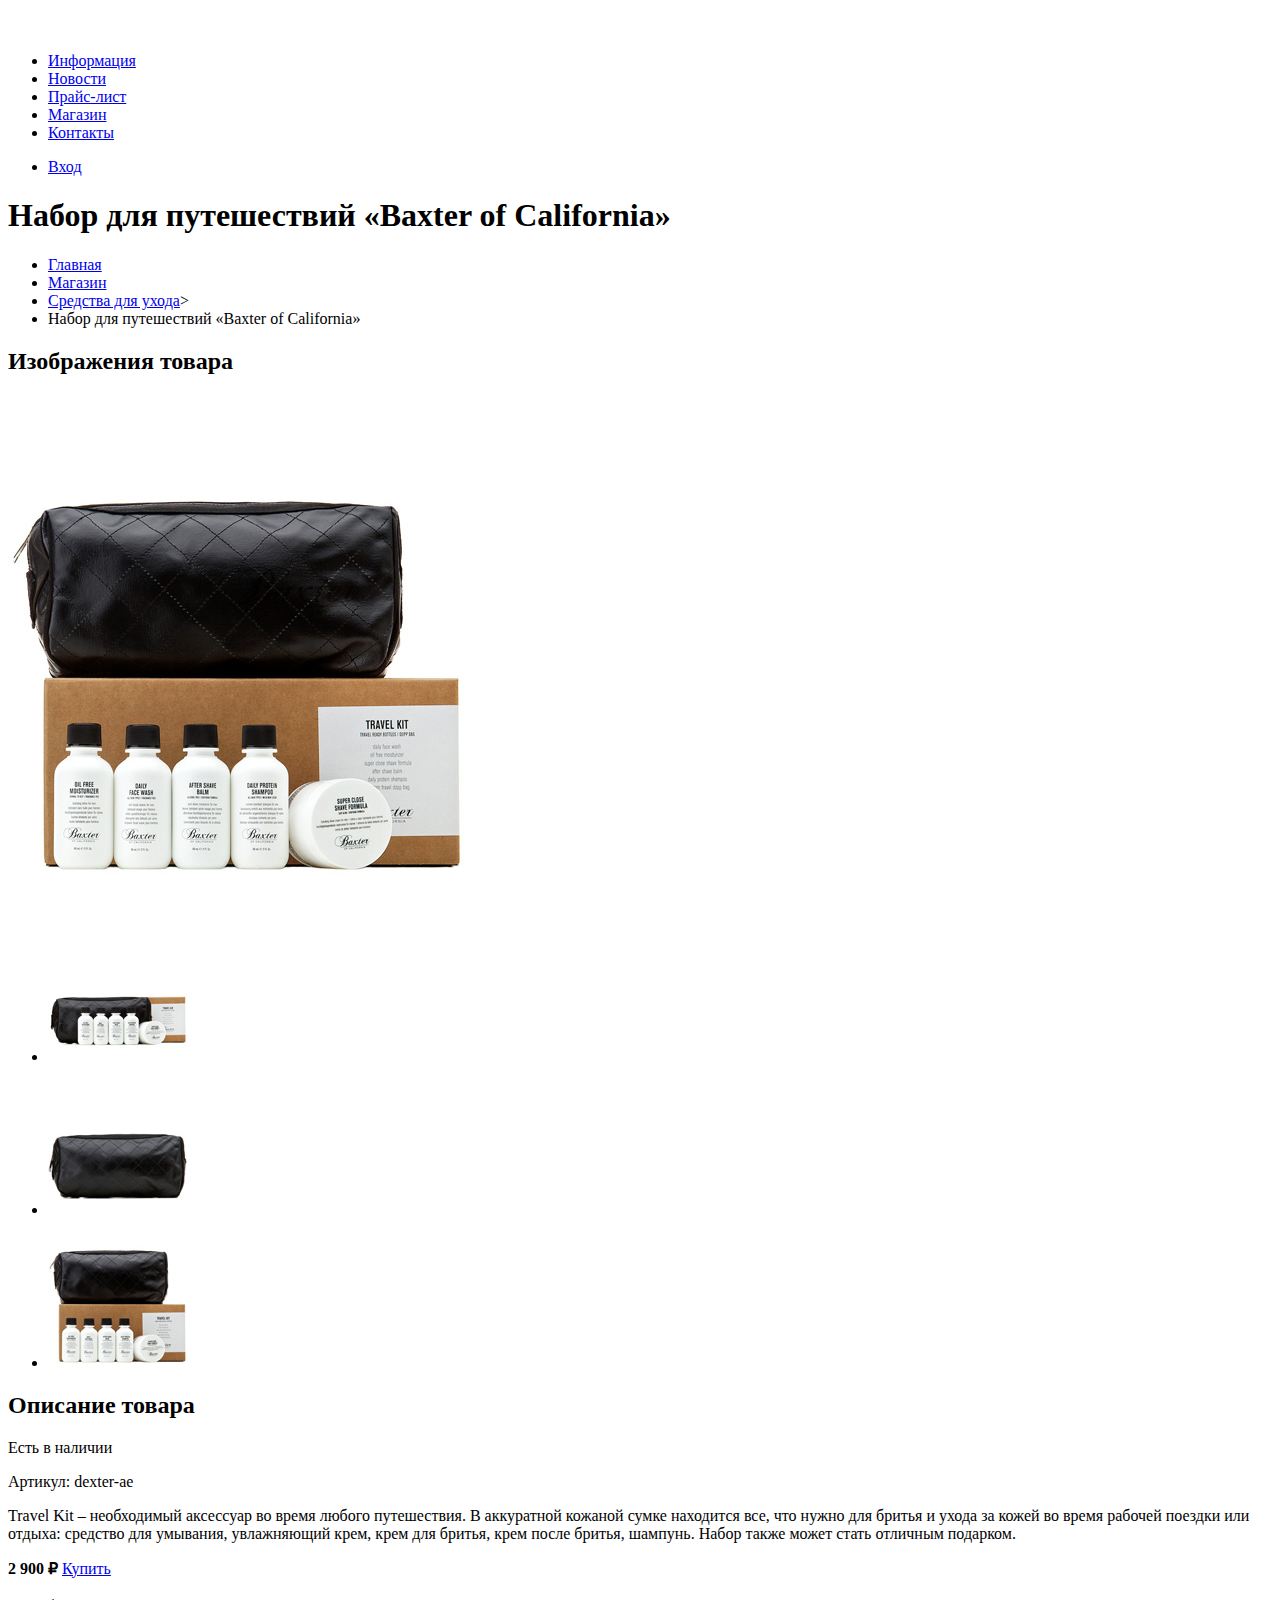
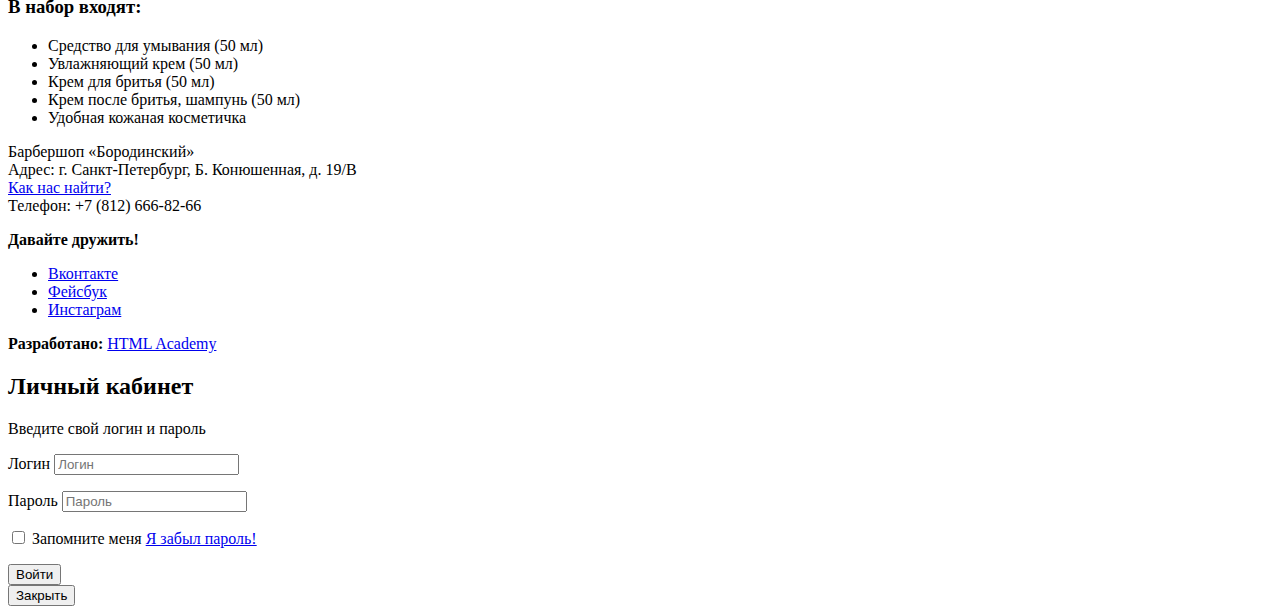
==== catalog-item.html @ 70387b06 "Доступная разметка главной страницы" ====
<!DOCTYPE html>
<html lang="ru">
  <head>
    <meta charset="UTF-8" />
    <meta name="viewport" content="width=device-width, initial-scale=1.0" />
    <meta http-equiv="X-UA-Compatible" content="ie=edge" />
    <title></title>
  </head>
  <body>
    <header class="main-header">
      <nav class="main-navigation">
        <a class="main-header-logo" href="index.html">
          <img
            src="img/logo.svg"
            width="111"
            height="24"
            alt="Логотип барбершопа «Бородинский»"
          />
        </a>
        <ul class="site-navigation">
          <li><a href="info.html">Информация</a></li>
          <li><a href="news.html">Новости</a></li>
          <li><a href="price.html">Прайс-лист</a></li>
          <li class="site-navigation-current">
            <a href="catalog.html">Магазин</a>
          </li>
          <li><a href="contacts.html">Контакты</a></li>
        </ul>
        <ul class="user-navigation">
          <li><a href="login-link">Вход</a></li>
        </ul>
      </nav>
    </header>
    <main class="container">
      <h1 class="page-title">Набор для путешествий «Baxter of California»</h1>
      <ul class="breadcrumbs">
        <li><a href="index.html">Главная</a></li>
        <li><a href="#">Магазин</a></li>
        <li><a href="#">Средства для ухода</a>></li>
        <li class="breadcrumbs-current">
          Набор для путешествий «Baxter of California»
        </li>
      </ul>
      <section class="product-photos">
        <h2 class="visually-hidden">Изображения товара</h2>
        <p class="product-photo-full">
          <img
            src="img/product-big.jpg"
            width="460"
            height="498"
            alt="Фото всего набора"
          />
        </p>
        <ul class="product-photo-preview">
          <li>
            <img
              src="img/product-small-1.jpg"
              width="140"
              height="149"
              alt="Фото в анфас"
            />
          </li>
          <li>
            <img
              src="img/product-small-2.jpg"
              width="140"
              height="149"
              alt="Фото в профиль"
            />
          </li>
          <li>
            <img
              src="img/product-small-3.jpg"
              width="140"
              height="149"
              alt="Фото отдельной части"
            />
          </li>
        </ul>
      </section>
      <section class="product-info">
        <h2 class="visually-hidden">Описание товара</h2>
        <p class="product-aviability">Есть в наличии</p>
        <p class="product-article">Артикул: dexter-ae</p>
        <p class="product-text">
          Travel Kit – необходимый аксессуар во время любого путешествия. В
          аккуратной кожаной сумке находится все, что нужно для бритья и ухода
          за кожей во время рабочей поездки или отдыха: средство для умывания,
          увлажняющий крем, крем для бритья, крем после бритья, шампунь. Набор
          также может стать отличным подарком.
        </p>
      </section>
      <p class="product-price">
        <b>2 900 ₽</b>
        <a class="button" href="#">Купить</a>
      </p>
      <h3>В набор входят:</h3>
      <ul>
        <li>Средство для умывания (50 мл)</li>
        <li>Увлажняющий крем (50 мл)</li>
        <li>Крем для бритья (50 мл)</li>
        <li>Крем после бритья, шампунь (50 мл)</li>
        <li>Удобная кожаная косметичка</li>
      </ul>
    </main>
    <footer class="main-footer">
      <p class="footer-contacts">
        Барбершоп «Бородинский­­»<br />
        Адрес: г. Санкт-Петербург, Б. Конюшенная, д. 19/В<br />
        <a href="map.html">Как нас найти?</a><br />
        Телефон: +7 (812) 666-82-66
      </p>
      <div class="footer-social">
        <b>Давайте дружить!</b>
        <ul>
          <li><a class="social-button" href="#">Вконтакте</a></li>
          <li><a class="social-button" href="#">Фейсбук</a></li>
          <li><a class="social-button" href="#">Инстаграм</a></li>
        </ul>
      </div>
      <p class="footer-copyright">
        <b>Разработано:</b>
        <a class="button" href="https://htmlacademy.ru">HTML Academy</a>
      </p>
    </footer>

    <section class="modal modal-login">
      <h2>Личный кабинет</h2>
      <p>Введите свой логин и пароль</p>
      <form
        action="https://echo.htmlacademy.ru"
        class="login-form"
        method="POST"
      >
        <p>
          <label for="user-login" class="visually-hidden">Логин</label>
          <input
            class="login-icon-user"
            id="user-login"
            type="text"
            name="login"
            placeholder="Логин"
          />
        </p>
        <p>
          <label for="user-password" class="visually-hidden">Пароль</label>
          <input
            class="login-icon-password"
            id="user-password"
            type="password"
            name="password"
            placeholder="Пароль"
          />
        </p>
        <p class="login-password-info">
          <label class="login-checkbox">
            <input type="checkbox" name="remember" class="visually-hidden" />
            <span class="checkbox-indicator"></span>
            Запомните меня
          </label>
          <a class="restore" href="#">Я забыл пароль!</a>
        </p>
        <button class="button" type="submit">Войти</button>
      </form>
      <button class="modal-close" type="button">Закрыть</button>
    </section>
  </body>
</html>
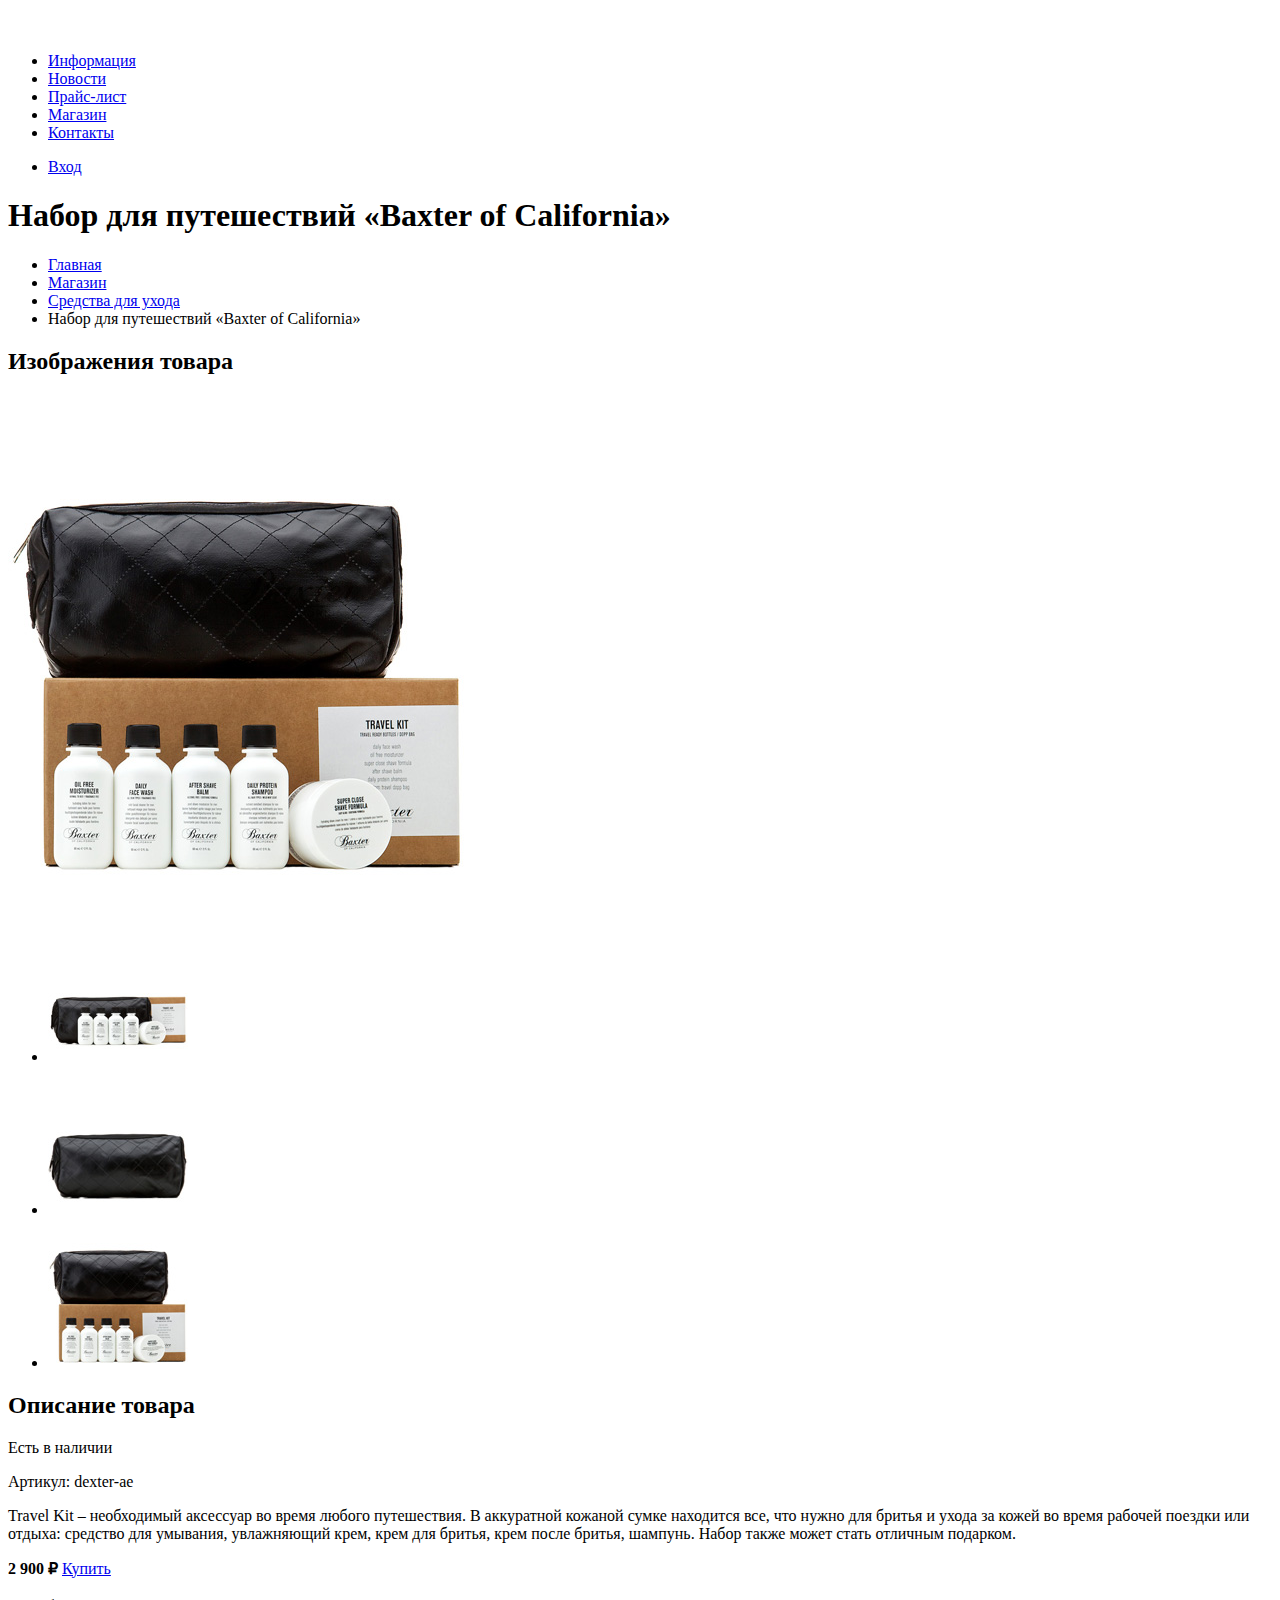
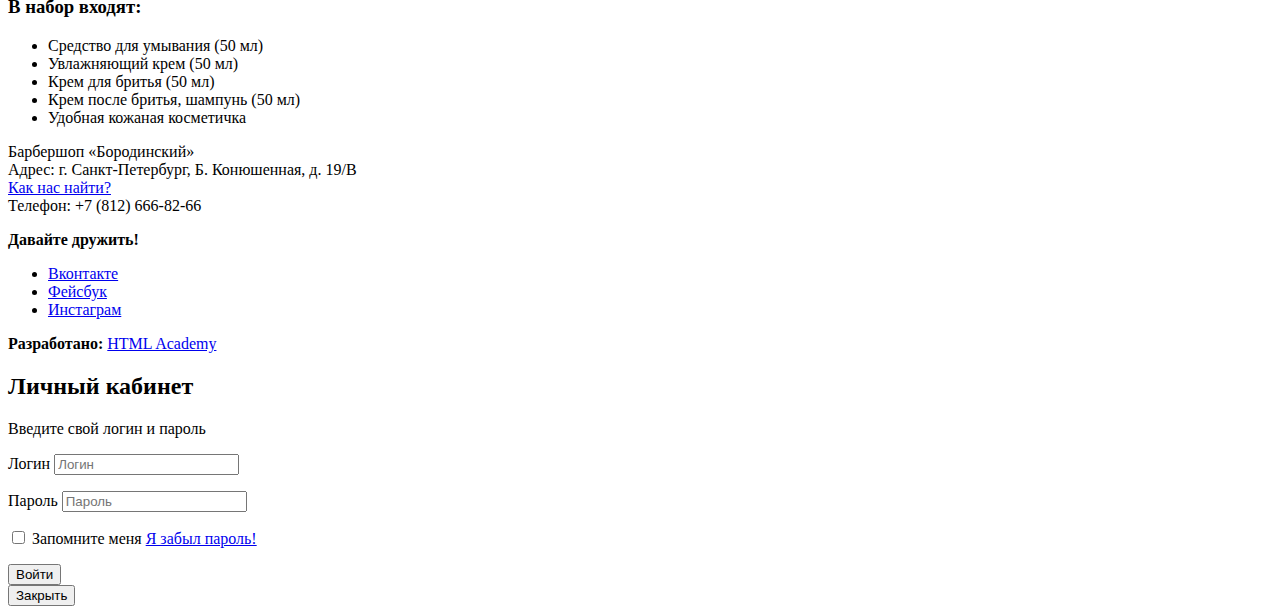
==== commit 3e1bcf55: "Доступная разметка страниц проекта Барбершоп" ====
--- a/catalog-item.html
+++ b/catalog-item.html
@@ -36,7 +36,7 @@
       <ul class="breadcrumbs">
         <li><a href="index.html">Главная</a></li>
         <li><a href="#">Магазин</a></li>
-        <li><a href="#">Средства для ухода</a>></li>
+        <li><a href="#">Средства для ухода</a></li>
         <li class="breadcrumbs-current">
           Набор для путешествий «Baxter of California»
         </li>
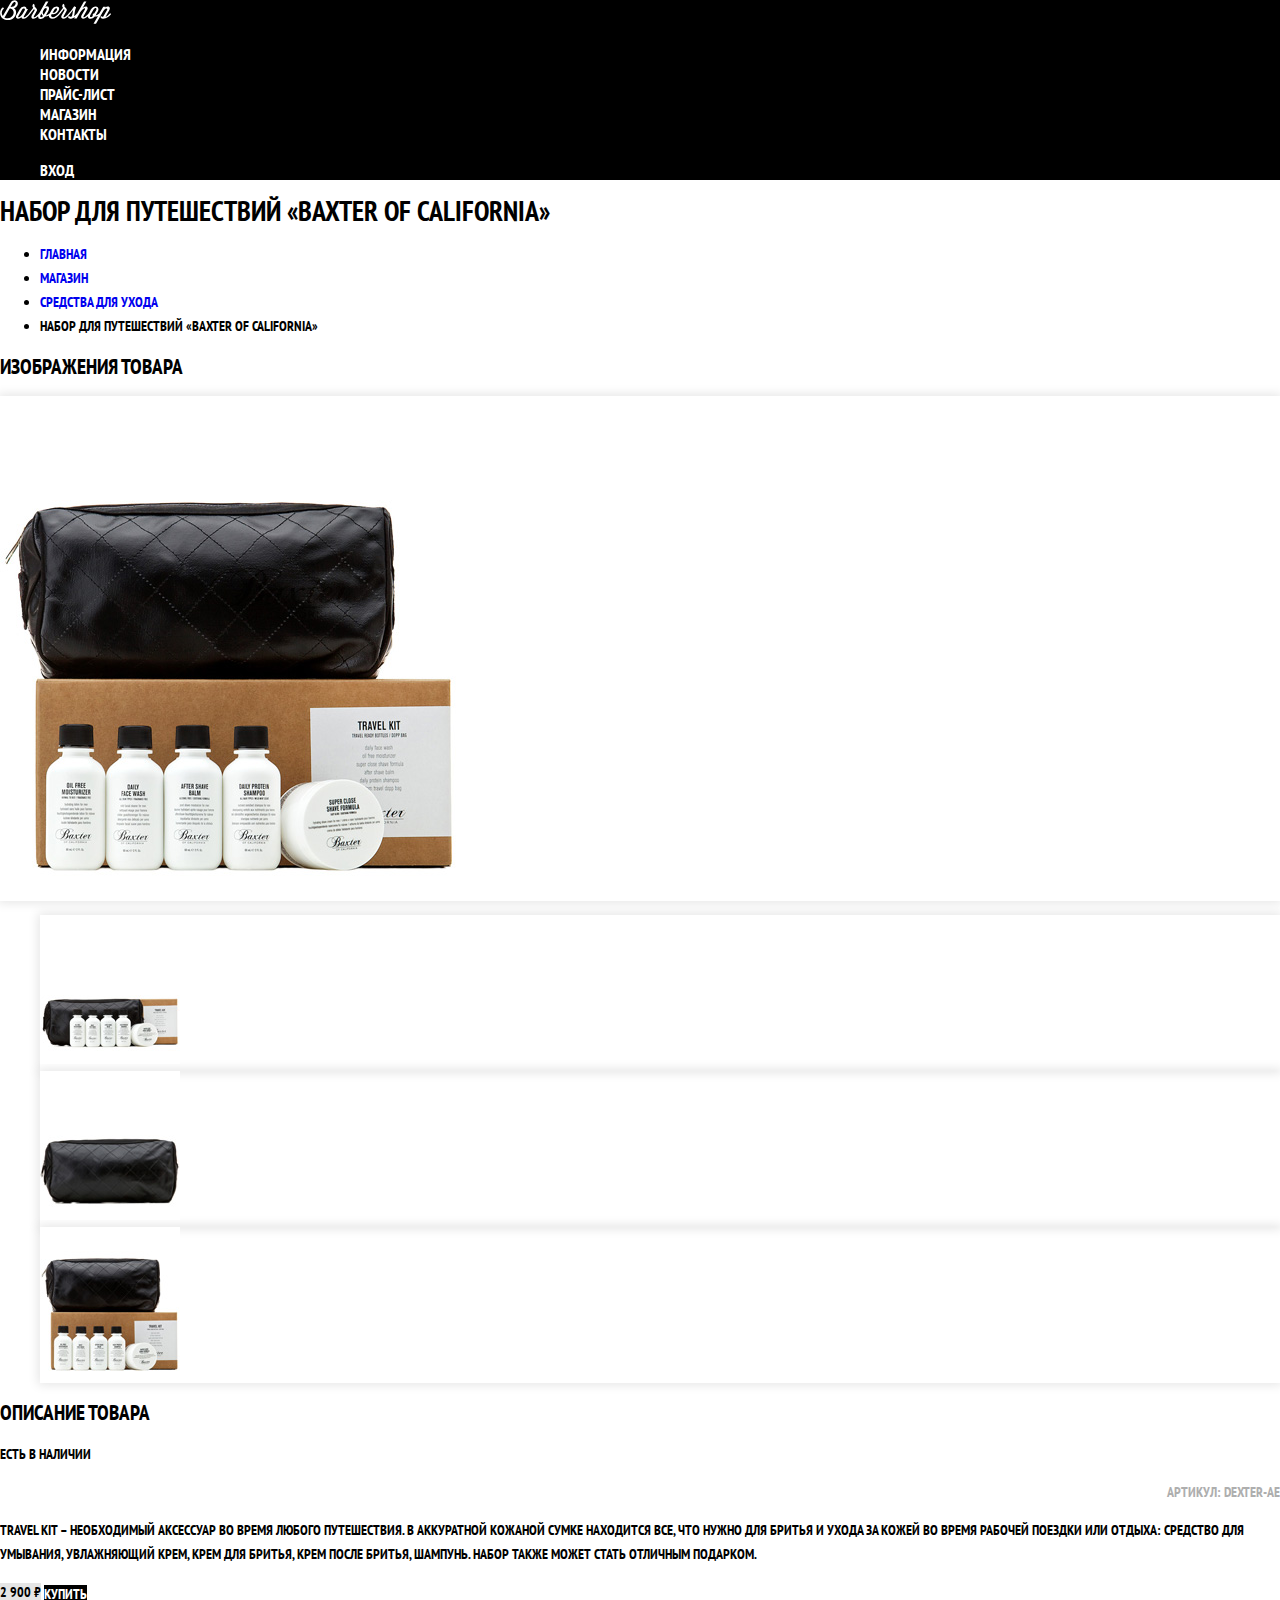
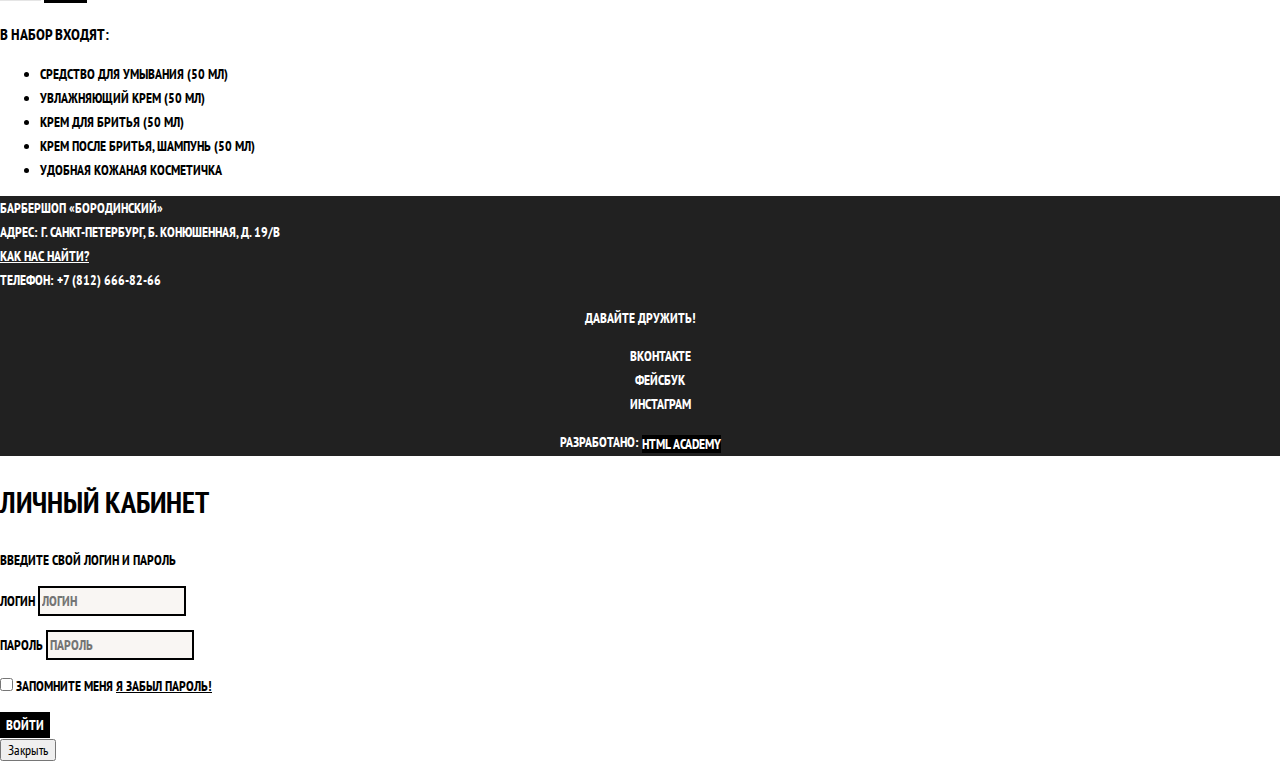
==== commit ea9c90e0: "Базовая стилизация карточки товара" ====
--- a/catalog-item.html
+++ b/catalog-item.html
@@ -4,9 +4,15 @@
     <meta charset="UTF-8" />
     <meta name="viewport" content="width=device-width, initial-scale=1.0" />
     <meta http-equiv="X-UA-Compatible" content="ie=edge" />
-    <title></title>
+    <title>Барбершоп «Бородинский»</title>
+    <link
+      href="https://fonts.googleapis.com/css?family=PT+Sans+Narrow:400,700&display=swap&subset=cyrillic"
+      rel="stylesheet"
+    />
+    <link href="css/normalize.css" rel="stylesheet" />
+    <link href="css/style.css" rel="stylesheet" />
   </head>
-  <body>
+  <body class="inner-page">
     <header class="main-header">
       <nav class="main-navigation">
         <a class="main-header-logo" href="index.html">
--- a/css/style.css
+++ b/css/style.css
@@ -0,0 +1,256 @@
+body {
+  margin: 0;
+  padding: 0;
+
+  font-family: "PT Sans Narrow", Arial, sans-serif;
+  font-size: 14px;
+  font-weight: 700;
+  line-height: 24px;
+  color: #ffffff;
+  text-transform: uppercase;
+
+  background-color: #000000;
+  background-image: url("../img/bg.jpg");
+  background-position: top center;
+  background-repeat: no-repeat;
+}
+
+.inner-page {
+  color: #000000;
+
+  background-color: #f9f6f3;
+  background-image: url("../img/pattern-light.jpg");
+  background-position: 0 0;
+  background-repeat: repeat;
+}
+
+a {
+  text-decoration: none;
+}
+
+.button {
+  font: inherit;
+
+  text-align: center;
+  color: #ffffff;
+  vertical-align: middle;
+  text-transform: uppercase;
+
+  background-color: #000000;
+  border: 0;
+}
+
+.button:hover,
+.button:focus,
+.button:active {
+  background-color: #663d15;
+}
+
+.main-navigation {
+  font-size: 16px;
+  line-height: 20px;
+  color: #ffffff;
+
+  background-color: #000000;
+}
+
+.site-navigation,
+.user-navigation {
+  list-style: none;
+}
+
+.site-navigation a,
+.user-navigation a {
+  color: #ffffff;
+}
+
+.site-navigation:hover,
+.site-navigation:focus,
+.user-navigation:hover,
+.user-navigation:focus {
+  background-color: #242424;
+}
+
+.features-list {
+  list-style: none;
+}
+
+.feature-item {
+  text-align: center;
+}
+
+.feature-item h3 {
+  font-size: 30px;
+  line-height: 42px;
+}
+
+.index-colums {
+  color: #000000;
+
+  background-color: #f8f5f2;
+  background-image: url("../img/pattern-light.jpg");
+  background-position: 0 0;
+  background-repeat: repeat;
+}
+
+.index-colums h2 {
+  font-size: 30px;
+  line-height: 42px;
+}
+
+.news-list {
+  list-style: none;
+}
+
+.news-item time {
+  text-transform: none;
+}
+
+.gallery-content {
+  background-color: #cccccc;
+  border: 7px solid #ffffff;
+}
+
+.appointment-item input {
+  font: inherit;
+
+  background-color: transparent;
+  border: 2px solid #000000;
+}
+
+.appointment-item input:focus {
+  border-color: #663d15;
+}
+
+.pagination-item-current a {
+  color: #000000;
+
+  background-color: #ffffff;
+}
+
+.pagination-item-current a:hover,
+.pagination-item-current a:focus,
+.pagination-item-current a:active {
+  color: #000000;
+
+  background-color: #ffffff;
+}
+
+.product-photo-preview {
+  list-style: none;
+}
+
+.product-photo-preview li {
+  box-shadow: 0 0 10px 2px rgba(0, 0, 0, 0.1);
+}
+
+.product-photo-full {
+  box-shadow: 0 0 10px 2px rgba(0, 0, 0, 0.1);
+}
+
+.product-article {
+  text-align: right;
+  color: #aeaeae;
+}
+
+.product-price b {
+  line-height: 20px;
+  text-align: center;
+
+  background-color: #e5e5e5;
+}
+
+.product-info h3 {
+  font-size: 24px;
+  line-height: 30px;
+}
+
+.product-info ul {
+  list-style: none;
+}
+
+.main-footer {
+  color: #ffffff;
+
+  background-color: #212121;
+  background-image: url("../img/pattern-dark.jpg");
+  background-position: 0 0;
+  background-repeat: repeat;
+}
+
+.footer-contacts a {
+  color: #ffffff;
+  text-decoration: underline;
+}
+
+.footer-contacts a:hover,
+.footer-contacts a:focus {
+  text-decoration: none;
+}
+
+.footer-social {
+  text-align: center;
+}
+
+.footer-social ul {
+  list-style: none;
+}
+
+.social-button {
+  color: #ffffff;
+}
+
+.footer-copyright {
+  text-align: center;
+}
+
+.footer-copyright .button:hover,
+.footer-copyright .button:focus {
+  color: #000000;
+
+  background-color: #ffffff;
+}
+
+.modal {
+  color: #000000;
+
+  background-color: #f8f3f8;
+  background-image: url("../img/pattern-light.jpg");
+  background-position: 0 0;
+  background-repeat: repeat;
+}
+
+.modal h2 {
+  font-size: 30px;
+  line-height: 42px;
+}
+
+.login-form input[type="text"],
+.login-form input[type="password"] {
+  font: inherit;
+  color: #000000;
+  text-transform: uppercase;
+
+  background-color: #f9f6f3;
+  border: 2px solid #000000;
+}
+
+.login-form input:focus {
+  border-color: #663d15;
+}
+
+.login-checkbox:hover,
+.login-checkbox:focus {
+  color: #663d15;
+}
+
+.restore {
+  color: #000000;
+  text-decoration: underline;
+}
+
+.restore:hover,
+.restore:focus {
+  text-decoration: none;
+}
+
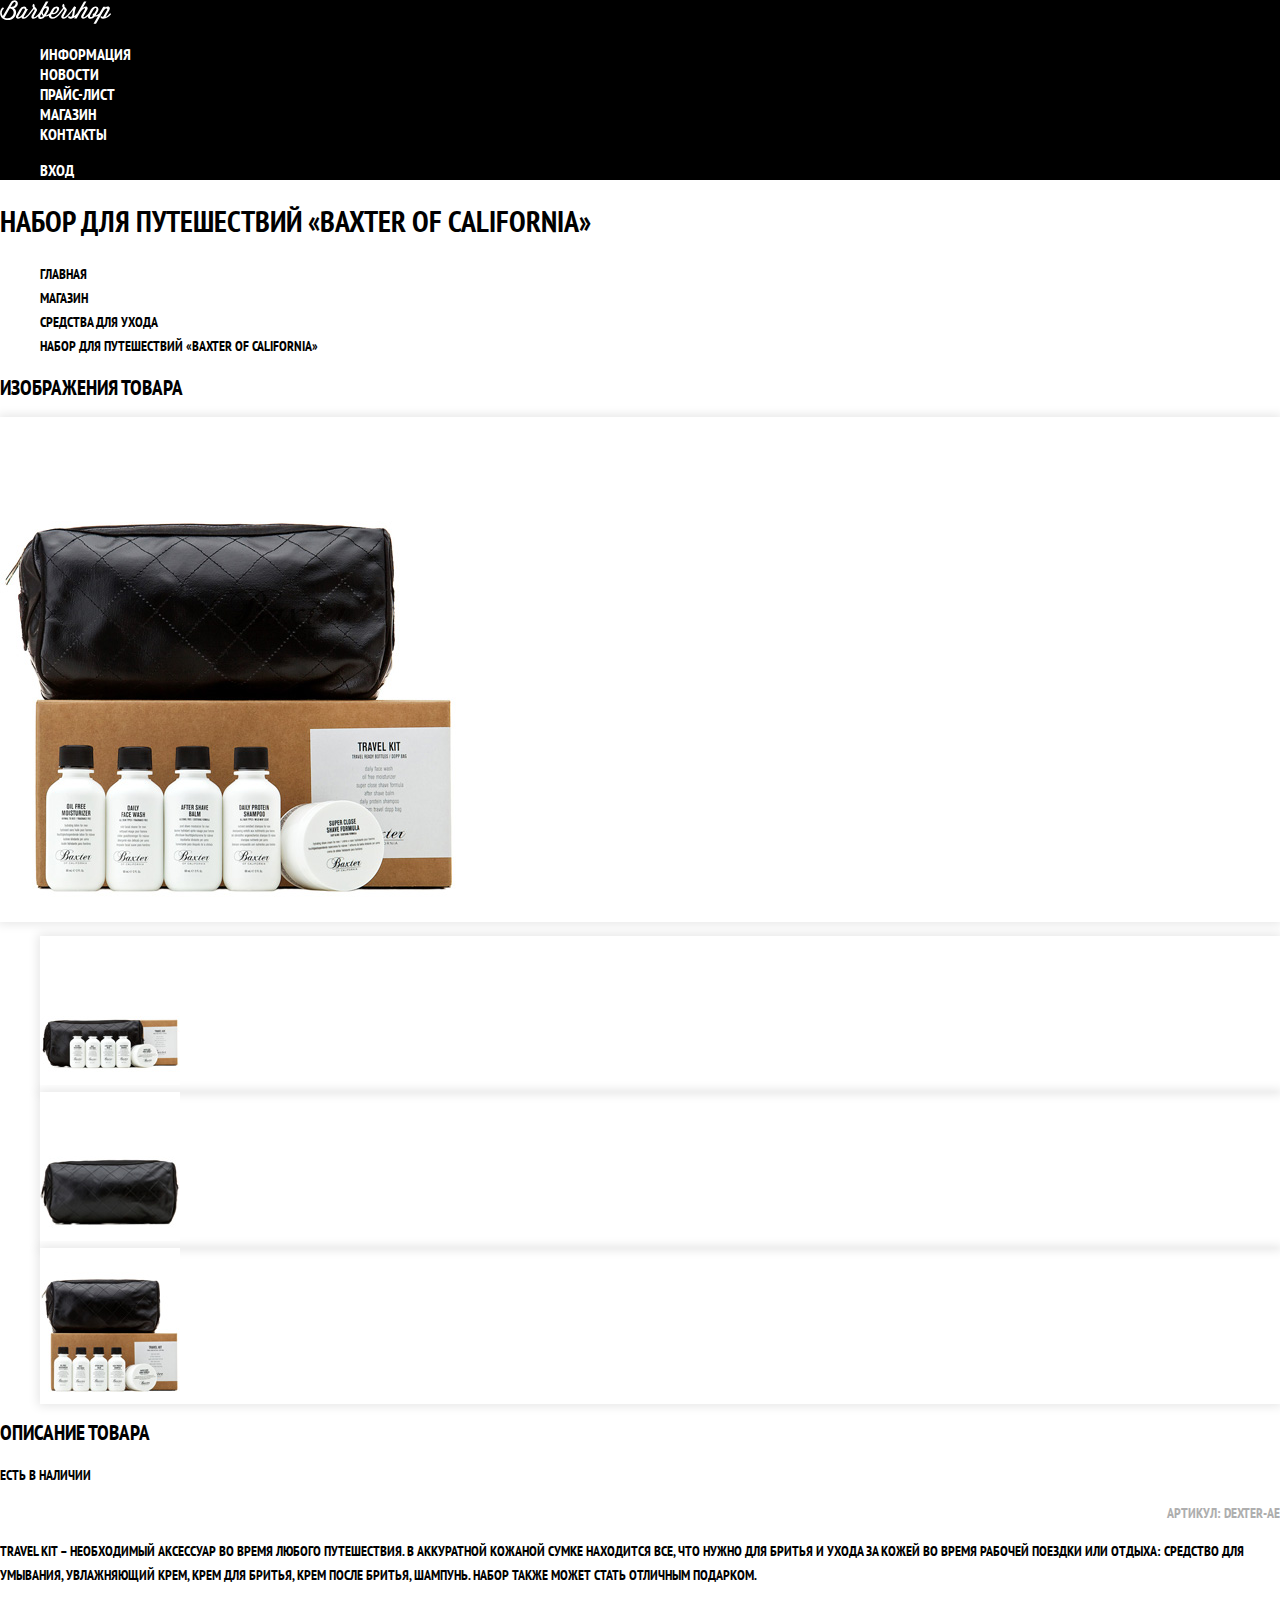
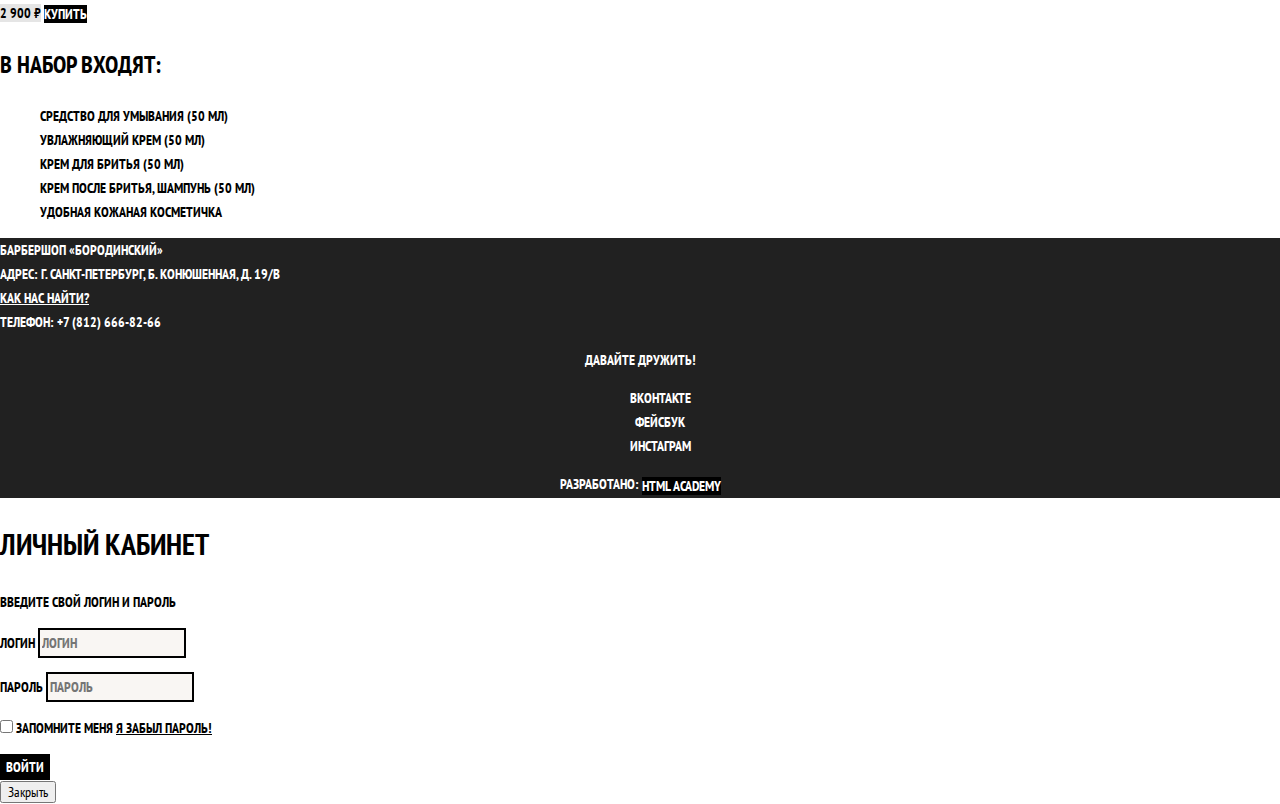
==== commit 407f85fd: "Базовая стилизация карточки товара и каталога" ====
--- a/catalog-item.html
+++ b/catalog-item.html
@@ -2,8 +2,6 @@
 <html lang="ru">
   <head>
     <meta charset="UTF-8" />
-    <meta name="viewport" content="width=device-width, initial-scale=1.0" />
-    <meta http-equiv="X-UA-Compatible" content="ie=edge" />
     <title>Барбершоп «Бородинский»</title>
     <link
       href="https://fonts.googleapis.com/css?family=PT+Sans+Narrow:400,700&display=swap&subset=cyrillic"
@@ -86,8 +84,10 @@
       </section>
       <section class="product-info">
         <h2 class="visually-hidden">Описание товара</h2>
-        <p class="product-aviability">Есть в наличии</p>
-        <p class="product-article">Артикул: dexter-ae</p>
+        <div class="product-description">
+          <p class="product-aviability">Есть в наличии</p>
+          <p class="product-article">Артикул: dexter-ae</p>
+        </div>
         <p class="product-text">
           Travel Kit – необходимый аксессуар во время любого путешествия. В
           аккуратной кожаной сумке находится все, что нужно для бритья и ухода
@@ -95,19 +95,19 @@
           увлажняющий крем, крем для бритья, крем после бритья, шампунь. Набор
           также может стать отличным подарком.
         </p>
+        <p class="product-price">
+          <b>2 900 ₽</b>
+          <a class="button" href="#">Купить</a>
+        </p>
+        <h3>В набор входят:</h3>
+        <ul>
+          <li>Средство для умывания (50 мл)</li>
+          <li>Увлажняющий крем (50 мл)</li>
+          <li>Крем для бритья (50 мл)</li>
+          <li>Крем после бритья, шампунь (50 мл)</li>
+          <li>Удобная кожаная косметичка</li>
+        </ul>
       </section>
-      <p class="product-price">
-        <b>2 900 ₽</b>
-        <a class="button" href="#">Купить</a>
-      </p>
-      <h3>В набор входят:</h3>
-      <ul>
-        <li>Средство для умывания (50 мл)</li>
-        <li>Увлажняющий крем (50 мл)</li>
-        <li>Крем для бритья (50 мл)</li>
-        <li>Крем после бритья, шампунь (50 мл)</li>
-        <li>Удобная кожаная косметичка</li>
-      </ul>
     </main>
     <footer class="main-footer">
       <p class="footer-contacts">
--- a/css/style.css
+++ b/css/style.css
@@ -37,7 +37,7 @@
   text-transform: uppercase;
 
   background-color: #000000;
-  border: 0;
+  border: none;
 }
 
 .button:hover,
@@ -64,10 +64,10 @@
   color: #ffffff;
 }
 
-.site-navigation:hover,
-.site-navigation:focus,
-.user-navigation:hover,
-.user-navigation:focus {
+.site-navigation a:hover,
+.site-navigation a:focus,
+.user-navigation a:hover,
+.user-navigation a:focus {
   background-color: #242424;
 }
 
@@ -122,6 +122,104 @@
   border-color: #663d15;
 }
 
+.page-title {
+  font-size: 30px;
+  line-height: 42px;
+}
+
+.breadcrumbs {
+  list-style: none;
+}
+
+.breadcrumbs a {
+  color: #000000;
+}
+
+.breadcrumbs a:hover,
+.breadcrumbs a:focus {
+  text-decoration: underline;
+}
+
+.filter fieldset {
+  border: none;
+}
+
+.filter legend {
+  font-size: 24px;
+  line-height: 30px;
+}
+
+.filter ul {
+  list-style: none;
+  line-height: 18px;
+}
+
+.filter-input:hover + label,
+.filter-input:focus + label {
+  color: #663d15;
+}
+
+.filter-input:disabled + label {
+  color: #000000;
+
+  opacity: 0.5;
+}
+
+.catalog-list {
+  list-style: none;
+}
+
+.catalog-item {
+  background-color: #f8f3f8;
+  box-shadow: 0 0 10px rgba(0, 0, 0, 0.1);
+}
+
+.catalog-item:hover {
+  box-shadow: 0 0 10px rgba(0, 0, 0, 0.2);
+}
+
+.catalog-item a {
+  color: #000000;
+}
+
+.catalog-item h3 {
+  font-size: 14px;
+  line-height: 18px;
+}
+
+.catalog-category {
+  text-transform: none;
+}
+
+.catalog-item-price b {
+  font-size: 14px;
+  line-height: 20px;
+  text-align: center;
+
+  background-color: #e5e5e5;
+}
+
+.catalog-item-price .button {
+  line-height: 20px;
+  color: #ffffff;
+}
+
+.pagination-list {
+  list-style: none;
+}
+
+.pagination-item a {
+  color: #ffffff;
+
+  background-color: #000000;
+}
+
+.pagination-item a:hover,
+.pagination-item a:focus,
+.pagination-item a:active {
+  background-color: #663d15;
+}
+
 .pagination-item-current a {
   color: #000000;
 
@@ -252,5 +350,4 @@
 .restore:hover,
 .restore:focus {
   text-decoration: none;
-}
-
+}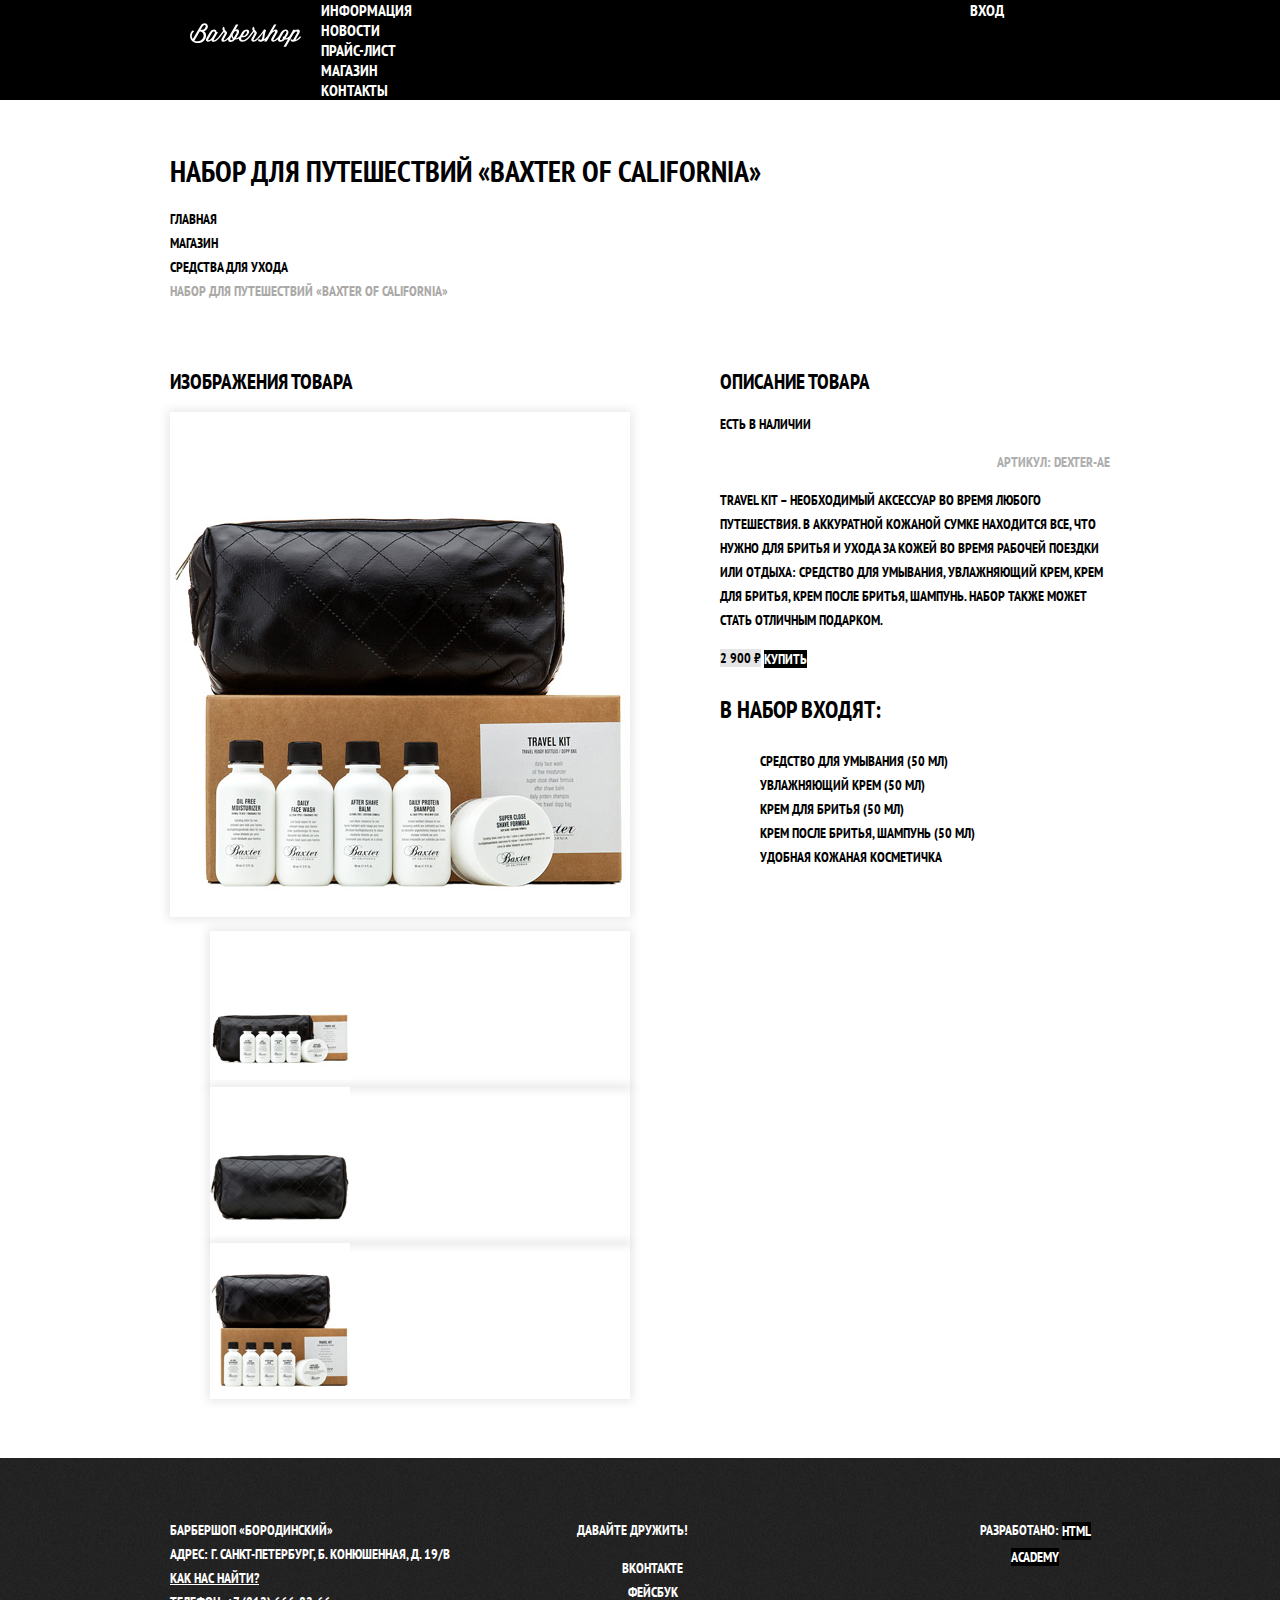
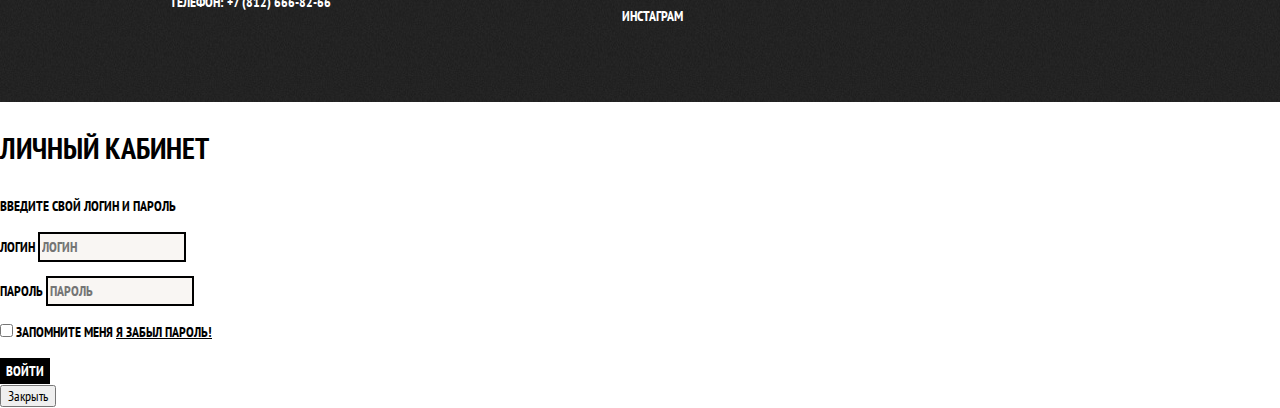
==== commit a21eb9a5: "Сетка карточки товара и страницы каталога" ====
--- a/catalog-item.html
+++ b/catalog-item.html
@@ -12,7 +12,7 @@
   </head>
   <body class="inner-page">
     <header class="main-header">
-      <nav class="main-navigation">
+      <nav class="main-navigation container">
         <a class="main-header-logo" href="index.html">
           <img
             src="img/logo.svg"
@@ -45,89 +45,93 @@
           Набор для путешествий «Baxter of California»
         </li>
       </ul>
-      <section class="product-photos">
-        <h2 class="visually-hidden">Изображения товара</h2>
-        <p class="product-photo-full">
-          <img
-            src="img/product-big.jpg"
-            width="460"
-            height="498"
-            alt="Фото всего набора"
-          />
-        </p>
-        <ul class="product-photo-preview">
-          <li>
+      <div class="catalog-columns">
+        <section class="product-photos">
+          <h2 class="visually-hidden">Изображения товара</h2>
+          <p class="product-photo-full">
             <img
-              src="img/product-small-1.jpg"
-              width="140"
-              height="149"
-              alt="Фото в анфас"
+              src="img/product-big.jpg"
+              width="460"
+              height="498"
+              alt="Фото всего набора"
             />
-          </li>
-          <li>
-            <img
-              src="img/product-small-2.jpg"
-              width="140"
-              height="149"
-              alt="Фото в профиль"
-            />
-          </li>
-          <li>
-            <img
-              src="img/product-small-3.jpg"
-              width="140"
-              height="149"
-              alt="Фото отдельной части"
-            />
-          </li>
-        </ul>
-      </section>
-      <section class="product-info">
-        <h2 class="visually-hidden">Описание товара</h2>
-        <div class="product-description">
-          <p class="product-aviability">Есть в наличии</p>
-          <p class="product-article">Артикул: dexter-ae</p>
-        </div>
-        <p class="product-text">
-          Travel Kit – необходимый аксессуар во время любого путешествия. В
-          аккуратной кожаной сумке находится все, что нужно для бритья и ухода
-          за кожей во время рабочей поездки или отдыха: средство для умывания,
-          увлажняющий крем, крем для бритья, крем после бритья, шампунь. Набор
-          также может стать отличным подарком.
-        </p>
-        <p class="product-price">
-          <b>2 900 ₽</b>
-          <a class="button" href="#">Купить</a>
-        </p>
-        <h3>В набор входят:</h3>
-        <ul>
-          <li>Средство для умывания (50 мл)</li>
-          <li>Увлажняющий крем (50 мл)</li>
-          <li>Крем для бритья (50 мл)</li>
-          <li>Крем после бритья, шампунь (50 мл)</li>
-          <li>Удобная кожаная косметичка</li>
-        </ul>
-      </section>
+          </p>
+          <ul class="product-photo-preview">
+            <li>
+              <img
+                src="img/product-small-1.jpg"
+                width="140"
+                height="149"
+                alt="Фото в анфас"
+              />
+            </li>
+            <li>
+              <img
+                src="img/product-small-2.jpg"
+                width="140"
+                height="149"
+                alt="Фото в профиль"
+              />
+            </li>
+            <li>
+              <img
+                src="img/product-small-3.jpg"
+                width="140"
+                height="149"
+                alt="Фото отдельной части"
+              />
+            </li>
+          </ul>
+        </section>
+        <section class="product-info">
+          <h2 class="visually-hidden">Описание товара</h2>
+          <div class="product-description">
+            <p class="product-aviability">Есть в наличии</p>
+            <p class="product-article">Артикул: dexter-ae</p>
+          </div>
+          <p class="product-text">
+            Travel Kit – необходимый аксессуар во время любого путешествия. В
+            аккуратной кожаной сумке находится все, что нужно для бритья и ухода
+            за кожей во время рабочей поездки или отдыха: средство для умывания,
+            увлажняющий крем, крем для бритья, крем после бритья, шампунь. Набор
+            также может стать отличным подарком.
+          </p>
+          <p class="product-price">
+            <b>2 900 ₽</b>
+            <a class="button" href="#">Купить</a>
+          </p>
+          <h3>В набор входят:</h3>
+          <ul>
+            <li>Средство для умывания (50 мл)</li>
+            <li>Увлажняющий крем (50 мл)</li>
+            <li>Крем для бритья (50 мл)</li>
+            <li>Крем после бритья, шампунь (50 мл)</li>
+            <li>Удобная кожаная косметичка</li>
+          </ul>
+        </section>
+      </div>
     </main>
     <footer class="main-footer">
-      <p class="footer-contacts">
-        Барбершоп «Бородинский­­»<br />
-        Адрес: г. Санкт-Петербург, Б. Конюшенная, д. 19/В<br />
-        <a href="map.html">Как нас найти?</a><br />
-        Телефон: +7 (812) 666-82-66
-      </p>
-      <div class="footer-social">
-        <b>Давайте дружить!</b>
-        <ul>
-          <li><a class="social-button" href="#">Вконтакте</a></li>
-          <li><a class="social-button" href="#">Фейсбук</a></li>
-          <li><a class="social-button" href="#">Инстаграм</a></li>
-        </ul>
+      <div class="container">
+        <p class="footer-contacts">
+          Барбершоп «Бородинский­­»<br />
+          Адрес: г. Санкт-Петербург, Б. Конюшенная, д. 19/В<br />
+          <a href="map.html">Как нас найти?</a><br />
+          Телефон: +7 (812) 666-82-66
+        </p>
+        <div class="footer-social">
+          <b>Давайте дружить!</b>
+          <ul>
+            <li><a class="social-button" href="#">Вконтакте</a></li>
+            <li><a class="social-button" href="#">Фейсбук</a></li>
+            <li><a class="social-button" href="#">Инстаграм</a></li>
+          </ul>
+        </div>
+        <p class="footer-copyright">
+          <b>Разработано:</b>
+          <a class="button" href="https://htmlacademy.ru">HTML Academy</a>
+        </p>
       </div>
-      <p class="footer-copyright">
-        <b>Разработано:</b>
-        <a class="button" href="https://htmlacademy.ru">HTML Academy</a>
-      </p>
     </footer>
 
     <section class="modal modal-login">
--- a/css/style.css
+++ b/css/style.css
@@ -24,6 +24,16 @@
   background-repeat: repeat;
 }
 
+.main-header {
+  margin-bottom: 75px;
+}
+
+.inner-page .main-header {
+  margin-bottom: 50px;
+
+  background-color: #000000;
+}
+
 a {
   text-decoration: none;
 }
@@ -47,15 +57,64 @@
 }
 
 .main-navigation {
+  display: flex;
+  flex-direction: column;
+  align-items: center;
+
   font-size: 16px;
   line-height: 20px;
   color: #ffffff;
 
+  background-color: transparent;
+}
+
+.inner-page .main-navigation {
+  align-items: flex-start;
+  flex-direction: row;
+}
+
+.main-header-logo {
+  order: 2;
+  width: 368px;
+  height: 153px;
+}
+
+.inner-page .main-header-logo {
+  order: 0;
+
+  width: 111px;
+  height: 24px;
+  padding: 23px 20px;
+}
+
+.main-navigation-wrapper {
+  width: 100%;
+  margin-bottom: 60px;
+
   background-color: #000000;
+}
+
+.main-navigation-wrapper .container {
+  display: flex;
+  justify-content: space-between;
+}
+
+.site-navigation {
+  width: 620px;
+}
+
+.user-navigation {
+  width: 140px;
+}
+
+.inner-page .user-navigation {
+  margin-left: auto;
 }
 
 .site-navigation,
 .user-navigation {
+  margin: 0;
+  padding: 0;
   list-style: none;
 }
 
@@ -71,11 +130,27 @@
   background-color: #242424;
 }
 
+.container {
+  width: 940px;
+  margin: 0 auto;
+  padding: 0 10px;;
+}
+
+.features {
+  margin-bottom: 80px;
+}
+
 .features-list {
+  display: flex;
+  justify-content: space-between;
+  margin: 0;
+  padding: 0;
+
   list-style: none;
 }
 
 .feature-item {
+  width: 300px;
   text-align: center;
 }
 
@@ -84,7 +159,12 @@
   line-height: 42px;
 }
 
-.index-colums {
+.index-columns {
+  display: flex;
+  justify-content: space-between;
+  padding: 50px 80px;
+  margin-bottom: 35px;
+
   color: #000000;
 
   background-color: #f8f5f2;
@@ -93,17 +173,25 @@
   background-repeat: repeat;
 }
 
-.index-colums h2 {
+.index-columns h2 {
   font-size: 30px;
   line-height: 42px;
 }
 
+.news {
+  width: 380px;
+}
+
 .news-list {
   list-style: none;
 }
 
 .news-item time {
   text-transform: none;
+}
+
+.gallery {
+  width: 300px;
 }
 
 .gallery-content {
@@ -111,6 +199,14 @@
   border: 7px solid #ffffff;
 }
 
+.contacts {
+  width: 380px;
+}
+
+.appointment {
+  width: 300px;
+}
+
 .appointment-item input {
   font: inherit;
 
@@ -123,11 +219,19 @@
 }
 
 .page-title {
+  margin: 0;
+  margin-bottom: 15px;
+  padding: 0;
+
   font-size: 30px;
   line-height: 42px;
 }
 
 .breadcrumbs {
+  padding: 0;
+  margin: 0;
+  margin-bottom: 50px;
+
   list-style: none;
 }
 
@@ -140,6 +244,19 @@
   text-decoration: underline;
 }
 
+.breadcrumbs-current {
+  color: #aba9a7;
+}
+
+.catalog-columns {
+  display: flex;
+  justify-content: space-between;
+}
+
+.filters {
+  width: 180px;
+}
+
 .filter fieldset {
   border: none;
 }
@@ -165,13 +282,31 @@
   opacity: 0.5;
 }
 
+.catalog {
+  width: 700px;
+}
+
 .catalog-list {
+  display: flex;
+  flex-wrap: wrap;
+  padding: 0;
+  margin: 0;
+  margin-bottom: 25px;
+
   list-style: none;
 }
 
 .catalog-item {
+  width: 220px;
+  margin-bottom: 20px;
+  margin-right: 20px;
+
   background-color: #f8f3f8;
   box-shadow: 0 0 10px rgba(0, 0, 0, 0.1);
+}
+
+.catalog-item:nth-child(3n) {
+  margin-right: 0;
 }
 
 .catalog-item:hover {
@@ -205,6 +340,9 @@
 }
 
 .pagination-list {
+  padding: 0;
+  margin: 0;
+
   list-style: none;
 }
 
@@ -234,6 +372,10 @@
   background-color: #ffffff;
 }
 
+.product-photos {
+  width: 460px;
+}
+
 .product-photo-preview {
   list-style: none;
 }
@@ -258,6 +400,10 @@
   background-color: #e5e5e5;
 }
 
+.product-info {
+  width: 390px;
+}
+
 .product-info h3 {
   font-size: 24px;
   line-height: 30px;
@@ -268,6 +414,9 @@
 }
 
 .main-footer {
+  padding: 60px 0;
+  margin-top: 65px;
+
   color: #ffffff;
 
   background-color: #212121;
@@ -276,6 +425,20 @@
   background-repeat: repeat;
 }
 
+.inner-page .main-footer {
+  margin-top: 45px;
+}
+
+.main-footer .container {
+  display: flex;
+}
+
+.footer-contacts {
+  width: 320px;
+  margin: 0;
+  margin-right: 70px;
+}
+
 .footer-contacts a {
   color: #ffffff;
   text-decoration: underline;
@@ -287,6 +450,8 @@
 }
 
 .footer-social {
+  width: 145px;
+
   text-align: center;
 }
 
@@ -299,6 +464,9 @@
 }
 
 .footer-copyright {
+  width: 150px;
+  margin: 0;
+  margin-left: auto;
   text-align: center;
 }
 
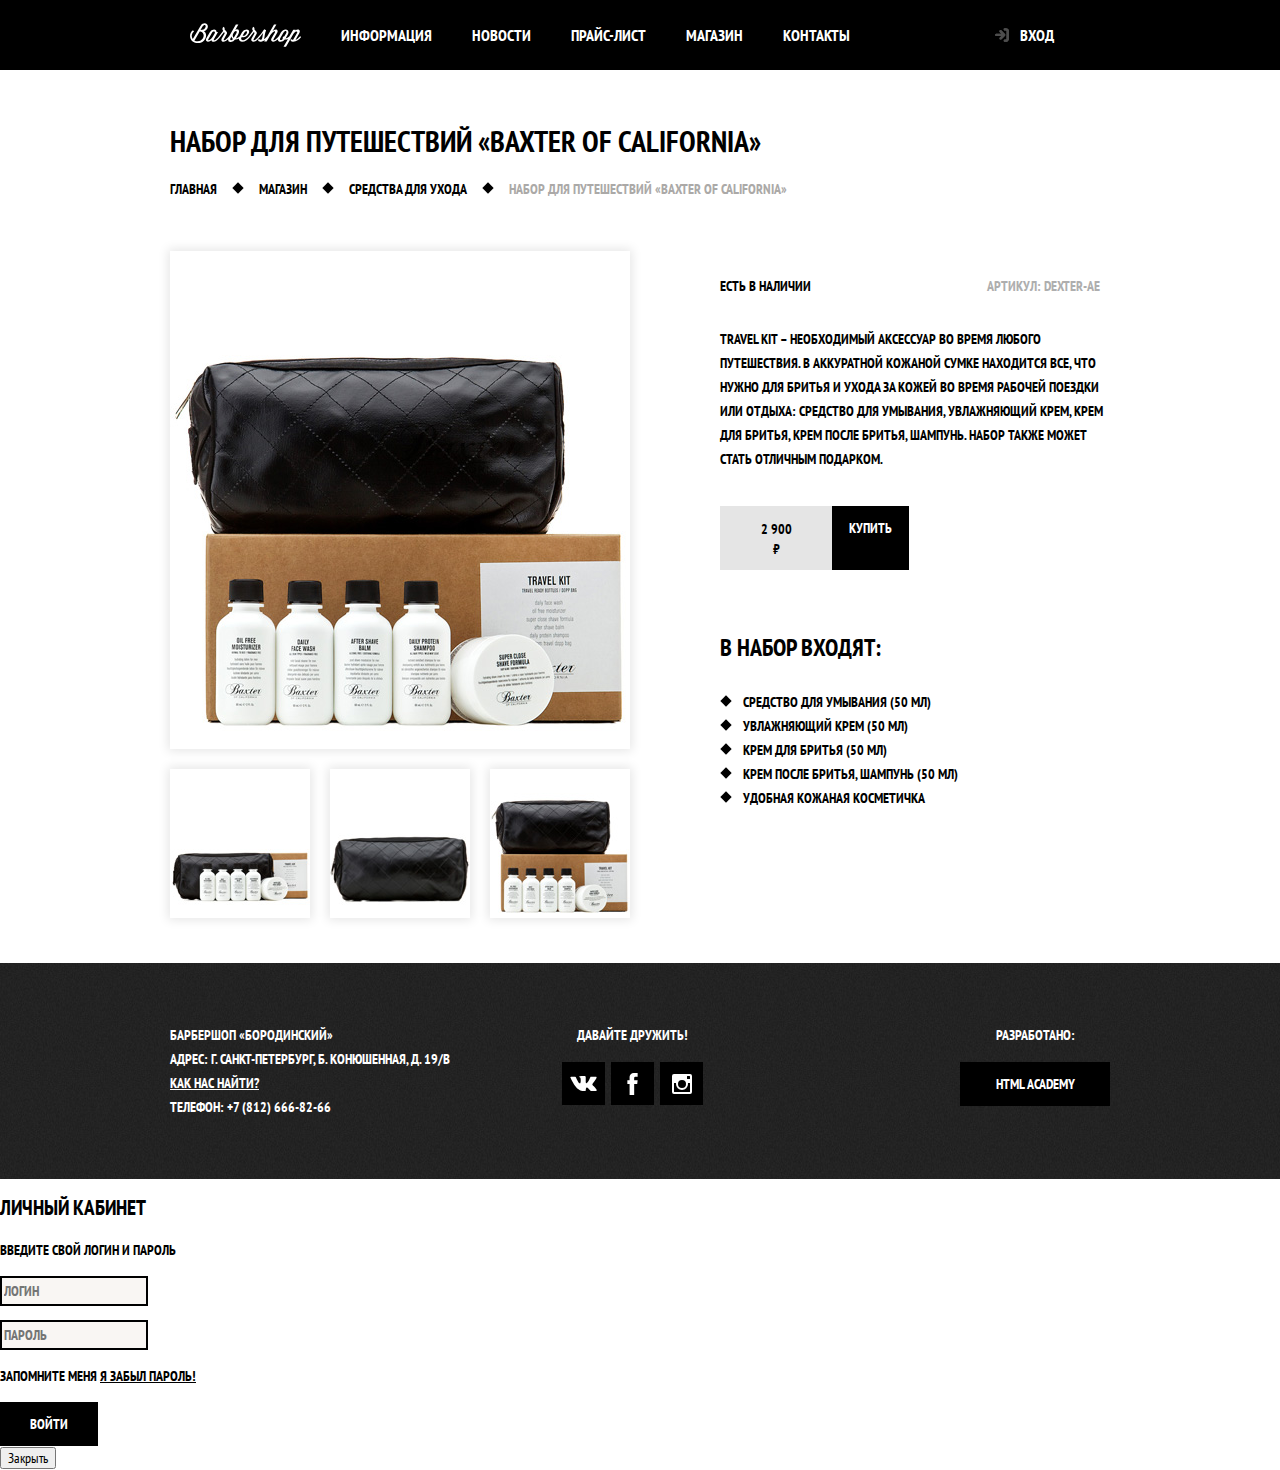
==== commit d3045b3e: "Стилизация декоративных элементов" ====
--- a/catalog-item.html
+++ b/catalog-item.html
@@ -31,7 +31,7 @@
           <li><a href="contacts.html">Контакты</a></li>
         </ul>
         <ul class="user-navigation">
-          <li><a href="login-link">Вход</a></li>
+          <li><a class="login-link" href="login-link">Вход</a></li>
         </ul>
       </nav>
     </header>
@@ -122,9 +122,52 @@
         <div class="footer-social">
           <b>Давайте дружить!</b>
           <ul>
-            <li><a class="social-button" href="#">Вконтакте</a></li>
-            <li><a class="social-button" href="#">Фейсбук</a></li>
-            <li><a class="social-button" href="#">Инстаграм</a></li>
+            <li>
+              <a class="social-button" href="#"
+                ><span class="visually-hidden">Вконтакте</span>
+                <svg
+                  xmlns="http://www.w3.org/2000/svg"
+                  width="27"
+                  height="15"
+                  viewBox="0 0 26.14 14.91"
+                >
+                  <path
+                    d="M26 13.47l-.09-.17a13.55 13.55 0 0 0-2.6-3q-.87-.83-1.1-1.12A1 1 0 0 1 22 8a10.27 10.27 0 0 1 1.22-1.78l.88-1.16q2.35-3.13 2-4L26 .94a.8.8 0 0 0-.4-.22 2.14 2.14 0 0 0-.87 0h-3.92a.51.51 0 0 0-.27 0h-.3a.6.6 0 0 0-.15.14.93.93 0 0 0-.14.24 22.22 22.22 0 0 1-1.46 3.06q-.5.84-.93 1.46a7 7 0 0 1-.71.91 4.94 4.94 0 0 1-.52.47q-.23.18-.35.15l-.23-.05a.9.9 0 0 1-.31-.33 1.49 1.49 0 0 1-.16-.53V1.6a3.14 3.14 0 0 0 0-.62 2.12 2.12 0 0 0-.14-.44.73.73 0 0 0-.28-.33 1.57 1.57 0 0 0-.46-.18A9 9 0 0 0 12.57 0a8.93 8.93 0 0 0-3.25.33 1.83 1.83 0 0 0-.52.41q-.25.3-.07.33a1.67 1.67 0 0 1 1.16.59l.08.16a2.6 2.6 0 0 1 .19.63 6.32 6.32 0 0 1 .12 1 10.59 10.59 0 0 1 0 1.7q-.07.71-.13 1.1a2.21 2.21 0 0 1-.18.64 2.69 2.69 0 0 1-.16.3l-.07.07a1 1 0 0 1-.37.07.86.86 0 0 1-.46-.19 3.27 3.27 0 0 1-.56-.52 7 7 0 0 1-.66-.93q-.37-.6-.76-1.42l-.22-.39q-.2-.38-.56-1.11t-.62-1.43A.9.9 0 0 0 5.2.9h-.07a.93.93 0 0 0-.22-.16A1.44 1.44 0 0 0 4.6.65L.87.68A1 1 0 0 0 .1.94L0 1a.44.44 0 0 0 0 .22 1.08 1.08 0 0 0 .08.37Q.9 3.53 1.86 5.31t1.66 2.87Q4.23 9.27 5 10.24t1 1.24l.37.41.34.33a8.06 8.06 0 0 0 1 .78 16.34 16.34 0 0 0 1.4.9 7.6 7.6 0 0 0 1.79.72 6.19 6.19 0 0 0 2 .22h1.57a1.08 1.08 0 0 0 .72-.3l.05-.07a.9.9 0 0 0 .1-.25 1.38 1.38 0 0 0 0-.37 4.48 4.48 0 0 1 .09-1.05 2.77 2.77 0 0 1 .23-.71 1.74 1.74 0 0 1 .29-.4 1.19 1.19 0 0 1 .23-.2h.11a.86.86 0 0 1 .77.21 4.52 4.52 0 0 1 .83.79q.39.47.93 1.05a6.41 6.41 0 0 0 1 .87l.27.16a3.31 3.31 0 0 0 .71.3 1.53 1.53 0 0 0 .76.07l3.48-.05a1.58 1.58 0 0 0 .8-.17.68.68 0 0 0 .34-.37 1.06 1.06 0 0 0 0-.46 1.71 1.71 0 0 0-.1-.36z"
+                    fill="#fff"
+                  />
+                </svg>
+              </a>
+            </li>
+            <li>
+              <a class="social-button" href="#"
+                ><span class="visually-hidden">Фейсбук</span>
+                <svg
+                  xmlns="http://www.w3.org/2000/svg"
+                  width="19"
+                  height="22"
+                  viewBox="0 0 10.15 21.74"
+                >
+                  <path
+                    d="M3.34 1.12A4.77 4.77 0 0 1 6.53 0h3.61v3.81H7.81a1.07 1.07 0 0 0-1.09.83v2.55h3.42c-.08 1.23-.24 2.45-.41 3.67h-3v10.87H2.21V10.86H0V7.21h2.19V3.66a3.83 3.83 0 0 1 1.15-2.54z"
+                    fill="#fff"
+                  /></svg
+              ></a>
+            </li>
+            <li>
+              <a class="social-button" href="#"
+                ><span class="visually-hidden">Инстаграм</span
+                ><svg
+                  xmlns="http://www.w3.org/2000/svg"
+                  width="20"
+                  height="20"
+                  viewBox="0 0 20 20"
+                >
+                  <path
+                    d="M18 0H2a2 2 0 0 0-2 2v16a2 2 0 0 0 2 2h16a2 2 0 0 0 2-2V2a2 2 0 0 0-2-2zm-8 6a4 4 0 1 1-4 4 4 4 0 0 1 4-4zM2.5 18a.47.47 0 0 1-.5-.5V9h2.1a3.4 3.4 0 0 0-.1 1 6 6 0 1 0 12 0 3.4 3.4 0 0 0-.1-1H18v8.5a.47.47 0 0 1-.5.5zM18 4.5a.47.47 0 0 1-.5.5h-2a.47.47 0 0 1-.5-.5v-2a.47.47 0 0 1 .5-.5h2a.47.47 0 0 1 .5.5z"
+                    fill="#fff"
+                  /></svg
+              ></a>
+            </li>
           </ul>
         </div>
         <p class="footer-copyright">
@@ -132,7 +175,7 @@
           <a class="button" href="https://htmlacademy.ru">HTML Academy</a>
         </p>
       </div>
-    </footer>
+    </footer
 
     <section class="modal modal-login">
       <h2>Личный кабинет</h2>
--- a/css/style.css
+++ b/css/style.css
@@ -1,4 +1,5 @@
 body {
+  min-width: 960px;
   margin: 0;
   padding: 0;
 
@@ -15,6 +16,33 @@
   background-repeat: no-repeat;
 }
 
+a {
+  text-decoration: none;
+}
+
+img {
+  max-width: 100%;
+  height: auto;
+}
+
+.visually-hidden:not(:focus):not(:active),
+input[type="checkbox"].visually-hidden,
+input[type="radio"].visually-hidden {
+  position: absolute;
+
+  width: 1px;
+  height: 1px;
+  margin: -1px;
+  border: 0;
+  padding: 0;
+
+  white-space: nowrap;
+
+  clip-path: inset(100%);
+  clip: rect(0 0 0 0);
+  overflow: hidden;
+}
+
 .inner-page {
   color: #000000;
 
@@ -34,11 +62,11 @@
   background-color: #000000;
 }
 
-a {
-  text-decoration: none;
-}
-
 .button {
+  display: inline-block;
+  margin-right: 16px;
+  padding: 10px 30px;
+
   font: inherit;
 
   text-align: center;
@@ -56,6 +84,14 @@
   background-color: #663d15;
 }
 
+.button.disabled,
+.button:disabled {
+  cursor: default;
+  opacity: 0.5;
+  background-color: #000000;
+}
+
+
 .main-navigation {
   display: flex;
   flex-direction: column;
@@ -99,14 +135,6 @@
   justify-content: space-between;
 }
 
-.site-navigation {
-  width: 620px;
-}
-
-.user-navigation {
-  width: 140px;
-}
-
 .inner-page .user-navigation {
   margin-left: auto;
 }
@@ -118,8 +146,22 @@
   list-style: none;
 }
 
+.site-navigation {
+  display: flex;
+  flex-wrap: wrap;
+  width: 620px;
+}
+
+.user-navigation {
+  display: flex;
+  width: 140px;
+}
+
 .site-navigation a,
 .user-navigation a {
+  display: block;
+  padding: 25px 20px;
+
   color: #ffffff;
 }
 
@@ -130,10 +172,38 @@
   background-color: #242424;
 }
 
+.user-navigation .login-link {
+  position: relative;
+  padding-left: 50px;
+}
+
+.login-link::before {
+  content: "";
+
+  position: absolute;
+  top: 27px;
+  left: 24px;
+
+  width: 16px;
+  height: 18px;
+
+  background-image: url("../img/login.svg");
+  background-repeat: no-repeat;
+  background-position: 0 0;
+
+  opacity: 0.3;
+}
+
+.login-link:hover::before,
+.login-link:focus::before,
+.login-link:active::before {
+  opacity: 1;
+}
+
 .container {
   width: 940px;
   margin: 0 auto;
-  padding: 0 10px;;
+  padding: 0 10px;
 }
 
 .features {
@@ -155,8 +225,30 @@
 }
 
 .feature-item h3 {
+  position: relative;
+  margin: 0;
+  margin-bottom: 60px;
+
   font-size: 30px;
   line-height: 42px;
+}
+
+.feature-item h3::after {
+  content: "";
+
+  position: absolute;
+  bottom: -30px;
+  left: 50%;
+  width: 20px;
+  height: 20px;
+  margin-left: -10px;
+
+  background-color: #ffffff;
+  transform: rotate(45deg);
+}
+
+.feature-item p {
+  margin: 0 10px;
 }
 
 .index-columns {
@@ -168,12 +260,15 @@
   color: #000000;
 
   background-color: #f8f5f2;
-  background-image: url("../img/pattern-light.jpg");
-  background-position: 0 0;
-  background-repeat: repeat;
+  background-image: url("../img/line.png"), url("../img/pattern-light.jpg");
+  background-position: center, 0 0;
+  background-repeat: no-repeat, repeat;
 }
 
 .index-columns h2 {
+  margin: 0;
+  margin-bottom: 25px;
+
   font-size: 30px;
   line-height: 42px;
 }
@@ -183,7 +278,18 @@
 }
 
 .news-list {
+  margin: 0;
+  margin-bottom: 25px;
+  padding: 0;
   list-style: none;
+}
+
+.news-item {
+  margin-bottom: 25px;
+}
+
+.news-item p {
+  margin: 0;
 }
 
 .news-item time {
@@ -194,20 +300,81 @@
   width: 300px;
 }
 
+.gallery-container {
+  position: relative;
+
+  height: 260px;
+}
+
 .gallery-content {
+  height: 164px;
+  margin: 0;
   background-color: #cccccc;
   border: 7px solid #ffffff;
 }
 
+.gallery-content img {
+  width: 286px;
+  height: 164px;
+}
+
+.gallery-button {
+  box-sizing: border-box;
+  position: absolute;
+  bottom: 0;
+
+  width: 140px;
+  margin: 0;
+}
+
+.gallery-button-left {
+  left: 0;
+}
+
+.gallery-button-next {
+  right: 0;
+}
+
 .contacts {
   width: 380px;
 }
 
+.contacts p {
+  margin: 0;
+  margin-bottom: 25px;
+}
+
 .appointment {
   width: 300px;
 }
 
+.appointment-info {
+  margin: 0;
+  margin-bottom: 15px;
+}
+
+.appointment-form {
+  display: flex;
+  flex-wrap: wrap;
+  justify-content: space-between;
+}
+
+.appointment-item {
+  width: 140px;
+  margin: 0;
+  margin-bottom: 10px;
+}
+
+.appointment-item label {
+  display: block;
+  margin-bottom: 9px;
+  margin-left: 15px;
+}
+
 .appointment-item input {
+  box-sizing: border-box;
+  width: 140px;
+  padding: 8px 15px 7px;
   font: inherit;
 
   background-color: transparent;
@@ -218,6 +385,13 @@
   border-color: #663d15;
 }
 
+.appointment .button {
+  display: block;
+  width: 100%;
+  margin-top: 10px;
+  margin-right: 0;
+}
+
 .page-title {
   margin: 0;
   margin-bottom: 15px;
@@ -228,11 +402,37 @@
 }
 
 .breadcrumbs {
+  display: flex;
+  justify-content: flex-start;
+  flex-wrap: wrap;
   padding: 0;
   margin: 0;
   margin-bottom: 50px;
 
   list-style: none;
+}
+
+.breadcrumbs li {
+  position: relative;
+  margin-right: 42px;
+}
+
+.breadcrumbs li:last-child {
+  margin-right: 0;
+}
+
+.breadcrumbs li::after {
+  content: "";
+
+  position: absolute;
+  top: 7px;
+  right: -25px;
+  width: 8px;
+  height: 8px;
+
+  background-color: #000000;
+
+  transform: rotate(45deg);
 }
 
 .breadcrumbs a {
@@ -248,6 +448,10 @@
   color: #aba9a7;
 }
 
+.breadcrumbs-current::after {
+  display: none;
+}
+
 .catalog-columns {
   display: flex;
   justify-content: space-between;
@@ -258,17 +462,40 @@
 }
 
 .filter fieldset {
+  padding: 0;
+  margin: 0;
+  margin-bottom: 30px;
   border: none;
 }
 
+.filter fieldset:first-child {
+  margin-bottom: 35px;
+}
+
 .filter legend {
+  margin-bottom: 26px;
   font-size: 24px;
   line-height: 30px;
 }
 
 .filter ul {
+  padding: 0;
+  margin: 0;
   list-style: none;
   line-height: 18px;
+}
+
+.filter-option {
+  margin-bottom: 19px;
+  padding-left: 45px;
+}
+
+.filter-option label {
+  position: relative;
+  display: block;
+
+  cursor: pointer;
+  user-select: none;
 }
 
 .filter-input:hover + label,
@@ -276,10 +503,61 @@
   color: #663d15;
 }
 
+.filter-input-checkbox + label::before {
+  content: "";
+  position: absolute;
+  top: 0;
+  left: -42px;
+
+  width: 16px;
+  height: 16px;
+
+  border: 2px solid #000000;
+}
+
+.filter-input-checkbox:checked + label::after {
+  content: "";
+  position: absolute;
+  top: 4px;
+  left: -38px;
+  width: 12px;
+  height: 12px;
+
+  background-image: url("../img/cross.svg");
+  background-repeat: no-repeat;
+  background-position: 0 0;
+}
+
+.filter-input-radio + label::before {
+  content: "";
+
+  position: absolute;
+  top: -1px;
+  left: -42px;
+  width: 16px;
+  height: 16px;
+
+  border: 2px solid #000000;
+  border-radius: 50%;
+}
+
 .filter-input:disabled + label {
   color: #000000;
 
   opacity: 0.5;
+}
+
+.filter-input-radio:checked + label::after {
+  content: "";
+
+  position: absolute;
+  top: 5px;
+  left: -36px;
+  width: 8px;
+  height: 8px;
+
+  background-color: #000000;
+  border-radius: 50%;
 }
 
 .catalog {
@@ -314,19 +592,38 @@
 }
 
 .catalog-item a {
+  display: flex;
+  flex-direction: column;
   color: #000000;
 }
 
 .catalog-item h3 {
+  order: 1;
+  margin: 17px 15px 12px 16px;
   font-size: 14px;
   line-height: 18px;
 }
 
 .catalog-category {
+  display: block;
   text-transform: none;
 }
 
+.catalog-item-image {
+  width: 220px;
+  height: 165px;
+  margin: 0;
+}
+
+.catalog-item-price {
+  display: flex;
+  margin: 15px;
+  margin-top: 0;
+}
+
 .catalog-item-price b {
+  width: 112px;
+  padding: 13px 25px 11px;
   font-size: 14px;
   line-height: 20px;
   text-align: center;
@@ -335,18 +632,33 @@
 }
 
 .catalog-item-price .button {
+  width: 50px;
+  padding: 13px 18px 11px;
+  margin-right: 0;
   line-height: 20px;
   color: #ffffff;
 }
 
 .pagination-list {
+  display: flex;
+  flex-wrap: wrap;
   padding: 0;
   margin: 0;
 
   list-style: none;
 }
 
+.pagination-item {
+  margin-right: 5px;
+}
+
+.pagination-item:last-child {
+  margin-right: 0;
+}
+
 .pagination-item a {
+  display: block;
+  padding: 10px 19px;
   color: #ffffff;
 
   background-color: #000000;
@@ -372,20 +684,46 @@
   background-color: #ffffff;
 }
 
+.product-photo-preview {
+  display: flex;
+  padding: 0;
+  margin: 0;
+
+  list-style: none;
+}
+
 .product-photos {
   width: 460px;
 }
 
-.product-photo-preview {
-  list-style: none;
-}
-
 .product-photo-preview li {
+  width: 140px;
+  height: 149px;
+  margin-right: 20px;
   box-shadow: 0 0 10px 2px rgba(0, 0, 0, 0.1);
 }
 
+.product-photo-preview li:nth-child(3n) {
+  margin-right: 0;
+}
+
 .product-photo-full {
+  width: 460px;
+  height: 498px;
+  margin: 0;
+  margin-bottom: 20px;
   box-shadow: 0 0 10px 2px rgba(0, 0, 0, 0.1);
+}
+
+.product-description {
+  display: flex;
+  justify-content: space-between;
+  padding-right: 10px;
+  margin-bottom: 29px;
+}
+
+.product-description p {
+  width: 200px;
 }
 
 .product-article {
@@ -394,23 +732,69 @@
 }
 
 .product-price b {
+  box-sizing: border-box;
+  width: 112px;
+  padding: 13px 36px 11px;
   line-height: 20px;
   text-align: center;
 
   background-color: #e5e5e5;
 }
 
+.product-price .button {
+  padding-left: 17px;
+  padding-right: 17px;
+}
+
 .product-info {
   width: 390px;
+  padding-top: 23px;
+}
+
+.product-info p {
+  margin: 0;
 }
 
 .product-info h3 {
+  margin: 0;
+  margin-bottom: 27px;
   font-size: 24px;
   line-height: 30px;
 }
 
+.product-info .product-text {
+  margin-bottom: 35px;
+}
+
+.product-info .product-price {
+  display: flex;
+  margin-bottom: 63px;
+}
+
 .product-info ul {
+  margin: 0;
+  padding: 0;
   list-style: none;
+}
+
+.product-info li {
+  position: relative;
+
+  padding-left: 23px;
+}
+
+.product-info li::before {
+  content: "";
+
+  position: absolute;
+  top: 7px;
+  left: 2px;
+  width: 8px;
+  height: 8px;
+
+  background-color: #000000;
+
+  transform: rotate(45deg);
 }
 
 .main-footer {
@@ -456,11 +840,37 @@
 }
 
 .footer-social ul {
+  display: flex;
+  flex-wrap: wrap;
+  justify-content: space-between;
+  width: 141px;
+  margin: 0 auto;
+  padding: 0;
   list-style: none;
 }
 
+.footer-social b {
+  display: block;
+  margin-bottom: 15px;
+}
+
 .social-button {
-  color: #ffffff;
+  display: flex;
+  align-items: center;
+  justify-content: center;
+  width: 43px;
+  height: 43px;
+  background-color: #000000;
+}
+
+.social-button:hover,
+.social-button:focus {
+  background-color: #ffffff;
+}
+
+.social-button:hover path,
+.social-button:focus path {
+  fill: #000000;
 }
 
 .footer-copyright {
@@ -468,6 +878,16 @@
   margin: 0;
   margin-left: auto;
   text-align: center;
+}
+
+.footer-copyright .button {
+  display: block;
+  margin-right: 0;
+}
+
+.footer-copyright b {
+  display: block;
+  margin-bottom: 15px;
 }
 
 .footer-copyright .button:hover,
@@ -518,4 +938,4 @@
 .restore:hover,
 .restore:focus {
   text-decoration: none;
-}+}
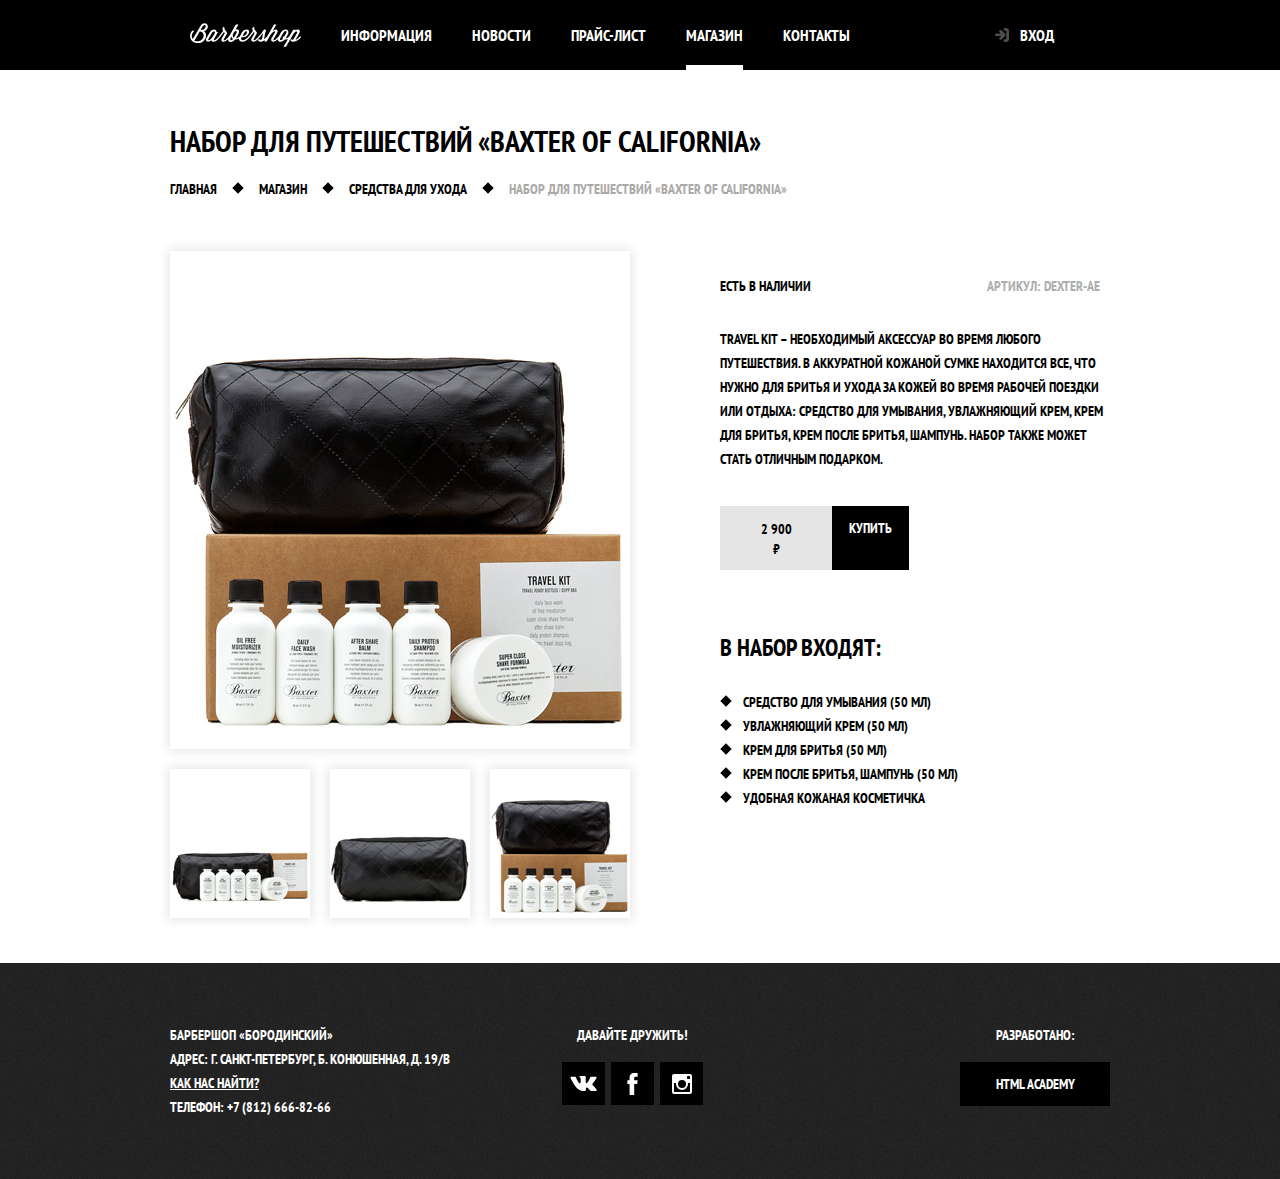
==== commit 9e344e14: "Оживление формы и карты, JavaScript" ====
--- a/catalog-item.html
+++ b/catalog-item.html
@@ -175,11 +175,11 @@
           <a class="button" href="https://htmlacademy.ru">HTML Academy</a>
         </p>
       </div>
-    </footer
+    </footer>
 
     <section class="modal modal-login">
       <h2>Личный кабинет</h2>
-      <p>Введите свой логин и пароль</p>
+      <p class="modal-description">Введите свой логин и пароль</p>
       <form
         action="https://echo.htmlacademy.ru"
         class="login-form"
@@ -205,7 +205,7 @@
             placeholder="Пароль"
           />
         </p>
-        <p class="login-password-info">
+        <p class="login-help">
           <label class="login-checkbox">
             <input type="checkbox" name="remember" class="visually-hidden" />
             <span class="checkbox-indicator"></span>
@@ -217,5 +217,6 @@
       </form>
       <button class="modal-close" type="button">Закрыть</button>
     </section>
+    <script src="js/popup.js"></script>
   </body>
 </html>
--- a/css/style.css
+++ b/css/style.css
@@ -1,3 +1,5 @@
+/* prefixed by https://autoprefixer.github.io (PostCSS: v7.0.26, autoprefixer: v9.7.3) */
+
 body {
   min-width: 960px;
   margin: 0;
@@ -38,7 +40,9 @@
 
   white-space: nowrap;
 
-  clip-path: inset(100%);
+  -webkit-clip-path: inset(100%);
+
+          clip-path: inset(100%);
   clip: rect(0 0 0 0);
   overflow: hidden;
 }
@@ -93,9 +97,16 @@
 
 
 .main-navigation {
-  display: flex;
-  flex-direction: column;
-  align-items: center;
+  display: -webkit-box;
+  display: -ms-flexbox;
+  display: flex;
+  -webkit-box-orient: vertical;
+  -webkit-box-direction: normal;
+      -ms-flex-direction: column;
+          flex-direction: column;
+  -webkit-box-align: center;
+      -ms-flex-align: center;
+          align-items: center;
 
   font-size: 16px;
   line-height: 20px;
@@ -105,18 +116,27 @@
 }
 
 .inner-page .main-navigation {
-  align-items: flex-start;
-  flex-direction: row;
+  -webkit-box-align: start;
+      -ms-flex-align: start;
+          align-items: flex-start;
+  -webkit-box-orient: horizontal;
+  -webkit-box-direction: normal;
+      -ms-flex-direction: row;
+          flex-direction: row;
 }
 
 .main-header-logo {
-  order: 2;
+  -webkit-box-ordinal-group: 3;
+      -ms-flex-order: 2;
+          order: 2;
   width: 368px;
   height: 153px;
 }
 
 .inner-page .main-header-logo {
-  order: 0;
+  -webkit-box-ordinal-group: 1;
+      -ms-flex-order: 0;
+          order: 0;
 
   width: 111px;
   height: 24px;
@@ -131,8 +151,12 @@
 }
 
 .main-navigation-wrapper .container {
-  display: flex;
-  justify-content: space-between;
+  display: -webkit-box;
+  display: -ms-flexbox;
+  display: flex;
+  -webkit-box-pack: justify;
+      -ms-flex-pack: justify;
+          justify-content: space-between;
 }
 
 .inner-page .user-navigation {
@@ -147,12 +171,17 @@
 }
 
 .site-navigation {
-  display: flex;
-  flex-wrap: wrap;
+  display: -webkit-box;
+  display: -ms-flexbox;
+  display: flex;
+  -ms-flex-wrap: wrap;
+      flex-wrap: wrap;
   width: 620px;
 }
 
 .user-navigation {
+  display: -webkit-box;
+  display: -ms-flexbox;
   display: flex;
   width: 140px;
 }
@@ -172,6 +201,27 @@
   background-color: #242424;
 }
 
+.site-navigation-current {
+  position: relative;
+}
+
+.site-navigation-current a:not([href]) {
+  background-color: #000000;
+}
+
+.site-navigation-current::after {
+  content: "";
+
+  position: absolute;
+
+  right: 20px;
+  left: 20px;
+  bottom: 0;
+  height: 5px;
+
+  background-color: #ffffff;
+}
+
 .user-navigation .login-link {
   position: relative;
   padding-left: 50px;
@@ -211,8 +261,12 @@
 }
 
 .features-list {
-  display: flex;
-  justify-content: space-between;
+  display: -webkit-box;
+  display: -ms-flexbox;
+  display: flex;
+  -webkit-box-pack: justify;
+      -ms-flex-pack: justify;
+          justify-content: space-between;
   margin: 0;
   padding: 0;
 
@@ -244,7 +298,9 @@
   margin-left: -10px;
 
   background-color: #ffffff;
-  transform: rotate(45deg);
+  -webkit-transform: rotate(45deg);
+      -ms-transform: rotate(45deg);
+          transform: rotate(45deg);
 }
 
 .feature-item p {
@@ -252,8 +308,12 @@
 }
 
 .index-columns {
-  display: flex;
-  justify-content: space-between;
+  display: -webkit-box;
+  display: -ms-flexbox;
+  display: flex;
+  -webkit-box-pack: justify;
+      -ms-flex-pack: justify;
+          justify-content: space-between;
   padding: 50px 80px;
   margin-bottom: 35px;
 
@@ -319,7 +379,8 @@
 }
 
 .gallery-button {
-  box-sizing: border-box;
+  -webkit-box-sizing: border-box;
+          box-sizing: border-box;
   position: absolute;
   bottom: 0;
 
@@ -354,9 +415,14 @@
 }
 
 .appointment-form {
-  display: flex;
-  flex-wrap: wrap;
-  justify-content: space-between;
+  display: -webkit-box;
+  display: -ms-flexbox;
+  display: flex;
+  -ms-flex-wrap: wrap;
+      flex-wrap: wrap;
+  -webkit-box-pack: justify;
+      -ms-flex-pack: justify;
+          justify-content: space-between;
 }
 
 .appointment-item {
@@ -372,7 +438,8 @@
 }
 
 .appointment-item input {
-  box-sizing: border-box;
+  -webkit-box-sizing: border-box;
+          box-sizing: border-box;
   width: 140px;
   padding: 8px 15px 7px;
   font: inherit;
@@ -402,9 +469,14 @@
 }
 
 .breadcrumbs {
-  display: flex;
-  justify-content: flex-start;
-  flex-wrap: wrap;
+  display: -webkit-box;
+  display: -ms-flexbox;
+  display: flex;
+  -webkit-box-pack: start;
+      -ms-flex-pack: start;
+          justify-content: flex-start;
+  -ms-flex-wrap: wrap;
+      flex-wrap: wrap;
   padding: 0;
   margin: 0;
   margin-bottom: 50px;
@@ -432,7 +504,11 @@
 
   background-color: #000000;
 
-  transform: rotate(45deg);
+  -webkit-transform: rotate(45deg);
+
+      -ms-transform: rotate(45deg);
+
+          transform: rotate(45deg);
 }
 
 .breadcrumbs a {
@@ -453,8 +529,12 @@
 }
 
 .catalog-columns {
-  display: flex;
-  justify-content: space-between;
+  display: -webkit-box;
+  display: -ms-flexbox;
+  display: flex;
+  -webkit-box-pack: justify;
+      -ms-flex-pack: justify;
+          justify-content: space-between;
 }
 
 .filters {
@@ -495,7 +575,10 @@
   display: block;
 
   cursor: pointer;
-  user-select: none;
+  -webkit-user-select: none;
+     -moz-user-select: none;
+      -ms-user-select: none;
+          user-select: none;
 }
 
 .filter-input:hover + label,
@@ -565,8 +648,11 @@
 }
 
 .catalog-list {
-  display: flex;
-  flex-wrap: wrap;
+  display: -webkit-box;
+  display: -ms-flexbox;
+  display: flex;
+  -ms-flex-wrap: wrap;
+      flex-wrap: wrap;
   padding: 0;
   margin: 0;
   margin-bottom: 25px;
@@ -580,7 +666,8 @@
   margin-right: 20px;
 
   background-color: #f8f3f8;
-  box-shadow: 0 0 10px rgba(0, 0, 0, 0.1);
+  -webkit-box-shadow: 0 0 10px rgba(0, 0, 0, 0.1);
+          box-shadow: 0 0 10px rgba(0, 0, 0, 0.1);
 }
 
 .catalog-item:nth-child(3n) {
@@ -588,17 +675,25 @@
 }
 
 .catalog-item:hover {
-  box-shadow: 0 0 10px rgba(0, 0, 0, 0.2);
+  -webkit-box-shadow: 0 0 10px rgba(0, 0, 0, 0.2);
+          box-shadow: 0 0 10px rgba(0, 0, 0, 0.2);
 }
 
 .catalog-item a {
-  display: flex;
-  flex-direction: column;
+  display: -webkit-box;
+  display: -ms-flexbox;
+  display: flex;
+  -webkit-box-orient: vertical;
+  -webkit-box-direction: normal;
+      -ms-flex-direction: column;
+          flex-direction: column;
   color: #000000;
 }
 
 .catalog-item h3 {
-  order: 1;
+  -webkit-box-ordinal-group: 2;
+      -ms-flex-order: 1;
+          order: 1;
   margin: 17px 15px 12px 16px;
   font-size: 14px;
   line-height: 18px;
@@ -616,6 +711,8 @@
 }
 
 .catalog-item-price {
+  display: -webkit-box;
+  display: -ms-flexbox;
   display: flex;
   margin: 15px;
   margin-top: 0;
@@ -640,8 +737,11 @@
 }
 
 .pagination-list {
-  display: flex;
-  flex-wrap: wrap;
+  display: -webkit-box;
+  display: -ms-flexbox;
+  display: flex;
+  -ms-flex-wrap: wrap;
+      flex-wrap: wrap;
   padding: 0;
   margin: 0;
 
@@ -685,6 +785,8 @@
 }
 
 .product-photo-preview {
+  display: -webkit-box;
+  display: -ms-flexbox;
   display: flex;
   padding: 0;
   margin: 0;
@@ -700,7 +802,8 @@
   width: 140px;
   height: 149px;
   margin-right: 20px;
-  box-shadow: 0 0 10px 2px rgba(0, 0, 0, 0.1);
+  -webkit-box-shadow: 0 0 10px 2px rgba(0, 0, 0, 0.1);
+          box-shadow: 0 0 10px 2px rgba(0, 0, 0, 0.1);
 }
 
 .product-photo-preview li:nth-child(3n) {
@@ -712,12 +815,17 @@
   height: 498px;
   margin: 0;
   margin-bottom: 20px;
-  box-shadow: 0 0 10px 2px rgba(0, 0, 0, 0.1);
+  -webkit-box-shadow: 0 0 10px 2px rgba(0, 0, 0, 0.1);
+          box-shadow: 0 0 10px 2px rgba(0, 0, 0, 0.1);
 }
 
 .product-description {
-  display: flex;
-  justify-content: space-between;
+  display: -webkit-box;
+  display: -ms-flexbox;
+  display: flex;
+  -webkit-box-pack: justify;
+      -ms-flex-pack: justify;
+          justify-content: space-between;
   padding-right: 10px;
   margin-bottom: 29px;
 }
@@ -732,7 +840,8 @@
 }
 
 .product-price b {
-  box-sizing: border-box;
+  -webkit-box-sizing: border-box;
+          box-sizing: border-box;
   width: 112px;
   padding: 13px 36px 11px;
   line-height: 20px;
@@ -767,6 +876,8 @@
 }
 
 .product-info .product-price {
+  display: -webkit-box;
+  display: -ms-flexbox;
   display: flex;
   margin-bottom: 63px;
 }
@@ -794,7 +905,169 @@
 
   background-color: #000000;
 
-  transform: rotate(45deg);
+  -webkit-transform: rotate(45deg);
+
+      -ms-transform: rotate(45deg);
+
+          transform: rotate(45deg);
+}
+
+.inner-content {
+  margin-bottom: 75px;
+}
+
+.inner-content h2 {
+  margin-top: 60px;
+  margin-bottom: 30px;
+
+  font-size: 24px;
+  line-height: 30px;
+}
+
+.inner-content h3 {
+  margin-top: 60px;
+  margin-bottom: 30px;
+
+  font-size: 24px;
+  line-height: 24px;
+}
+
+.inner-content h2 + h3 {
+  margin-top: 30px;
+}
+
+.inner-content p {
+  margin: 14px 0;
+}
+
+.inner-content table {
+  border-collapse: collapse;
+}
+
+.inner-content td {
+  padding: 10px 15px;
+
+  border: 2px solid #000000;
+}
+
+.inner-content .big-heading {
+  display: -webkit-box;
+  display: -ms-flexbox;
+  display: flex;
+  -webkit-box-align: center;
+      -ms-flex-align: center;
+          align-items: center;
+
+  margin-top: 55px;
+  margin-bottom: 65px;
+
+  font-size: 48px;
+  line-height: 48px;
+  text-align: center;
+}
+
+.big-heading::before,
+.big-heading::after {
+  content: "";
+
+  -webkit-box-flex: 1;
+
+      -ms-flex-positive: 1;
+
+          flex-grow: 1;
+  -ms-flex-negative: 0;
+      flex-shrink: 0;
+  width: 50px;
+  height: 2px;
+
+  background: #000000;
+}
+
+.big-heading::before {
+  margin-right: 25px;
+}
+
+.big-heading::after {
+  margin-left: 25px;
+}
+
+.custom-list-1 {
+  margin: 14px 0;
+  padding: 0;
+
+  list-style: none;
+}
+
+.custom-list-1 li {
+  position: relative;
+
+  margin-bottom: 15px;
+  padding-left: 20px;
+}
+
+.custom-list-1 li::before {
+  content: "";
+
+  position: absolute;
+  top: 8px;
+  left: 0;
+
+  width: 8px;
+  height: 8px;
+  background-color: #000000;
+  -webkit-transform: rotate(45deg);
+      -ms-transform: rotate(45deg);
+          transform: rotate(45deg);
+}
+
+.custom-table-1 {
+  width: 100%;
+}
+
+.custom-table-1 td {
+  width: 50%;
+}
+
+.custom-table-1 td:last-child {
+  text-align: center;
+}
+
+.inner-columns {
+  display: -webkit-box;
+  display: -ms-flexbox;
+  display: flex;
+  -webkit-box-pack: justify;
+      -ms-flex-pack: justify;
+          justify-content: space-between;
+  -ms-flex-wrap: wrap;
+      flex-wrap: wrap;
+  margin: 60px 0;
+}
+
+.inner-column-left,
+.inner-column-right {
+  width: 460px;
+}
+
+.inner-column-left *:first-child,
+.inner-column-right *:first-child {
+  margin-top: 0;
+}
+
+.inner-column-left *:last-child,
+.inner-column-right *:last-child {
+  margin-bottom: 0;
+}
+
+.inner-columns > h2:first-child {
+  width: 460px;
+  margin-top: 0;
+  margin-right: 460px;
+  margin-right: calc(100% - 460px);
+}
+
+.short-text {
+  padding-right: 80px;
 }
 
 .main-footer {
@@ -814,6 +1087,8 @@
 }
 
 .main-footer .container {
+  display: -webkit-box;
+  display: -ms-flexbox;
   display: flex;
 }
 
@@ -840,9 +1115,14 @@
 }
 
 .footer-social ul {
-  display: flex;
-  flex-wrap: wrap;
-  justify-content: space-between;
+  display: -webkit-box;
+  display: -ms-flexbox;
+  display: flex;
+  -ms-flex-wrap: wrap;
+      flex-wrap: wrap;
+  -webkit-box-pack: justify;
+      -ms-flex-pack: justify;
+          justify-content: space-between;
   width: 141px;
   margin: 0 auto;
   padding: 0;
@@ -855,9 +1135,15 @@
 }
 
 .social-button {
-  display: flex;
-  align-items: center;
-  justify-content: center;
+  display: -webkit-box;
+  display: -ms-flexbox;
+  display: flex;
+  -webkit-box-align: center;
+      -ms-flex-align: center;
+          align-items: center;
+  -webkit-box-pack: center;
+      -ms-flex-pack: center;
+          justify-content: center;
   width: 43px;
   height: 43px;
   background-color: #000000;
@@ -897,22 +1183,144 @@
   background-color: #ffffff;
 }
 
+@keyframes bounce {
+  0% {
+    transform: translateY(-2000px);
+  }
+
+  70% {
+    transform: translateY(30px);
+  }
+
+  90% {
+    transform: translateY(-10px);
+  }
+
+  100% {
+    transform: translateY(0);
+  }
+}
+
+@keyframes shake {
+  0%,
+  100% {
+    transform: translateX(0);
+  }
+
+  10%,
+  30%,
+  50%,
+  70%,
+  90% {
+    transform: translateX(-10px);
+  }
+
+  20%,
+  40%,
+  60%,
+  80% {
+    transform: translateX(10px);
+  }
+}
+
 .modal {
+  position: fixed;
   color: #000000;
 
   background-color: #f8f3f8;
   background-image: url("../img/pattern-light.jpg");
   background-position: 0 0;
   background-repeat: repeat;
-}
-
-.modal h2 {
+  -webkit-box-shadow: 0 30px 50px rgba(0, 0, 0, 0.7);
+          box-shadow: 0 30px 50px rgba(0, 0, 0, 0.7);
+}
+
+.modal-show {
+  display: block;
+
+  animation: bounce 0.6s;
+}
+
+.modal-error {
+  animation: shake 0.6s;
+}
+
+.modal-login {
+  top: 120px;
+  left: 50%;
+
+  display: none;
+
+  width: 300px;
+  margin-left: -230px;
+  padding: 50px 80px;
+}
+
+.modal-close {
+  position: absolute;
+  top: 0;
+  right: -34px;
+  width: 22px;
+  height: 22px;
+
+  font-size: 0;
+
+  background-color: transparent;
+  border: 0;
+  cursor: pointer;
+}
+
+.modal-close::before,
+.modal-close::after {
+  content: "";
+
+  position: absolute;
+  top: 10px;
+  left: 2px;
+  width: 19px;
+  height: 3px;
+
+  background-color: #d0d0d0;
+}
+
+.modal-close::before {
+  -webkit-transform: rotate(45deg);
+      -ms-transform: rotate(45deg);
+          transform: rotate(45deg);
+}
+
+.modal-close::after {
+  -webkit-transform: rotate(-45deg);
+      -ms-transform: rotate(-45deg);
+          transform: rotate(-45deg);
+}
+
+.modal-login h2 {
+  margin: 0em;
+  margin-bottom: 20px;
+
   font-size: 30px;
   line-height: 42px;
 }
 
+.modal-description {
+  margin: 0;
+  margin-bottom: 10px;
+}
+
+.login-form p {
+  margin: 0;
+  margin-bottom: 10px;
+}
+
 .login-form input[type="text"],
 .login-form input[type="password"] {
+  -webkit-box-sizing: border-box;
+          box-sizing: border-box;
+  width: 300px;
+  padding: 10px 15px;
+  padding-right: 40px;
+
   font: inherit;
   color: #000000;
   text-transform: uppercase;
@@ -925,11 +1333,85 @@
   border-color: #663d15;
 }
 
+.login-form .login-help {
+  display: -webkit-box;
+  display: -ms-flexbox;
+  display: flex;
+  -ms-flex-wrap: wrap;
+      flex-wrap: wrap;
+  -webkit-box-pack: justify;
+      -ms-flex-pack: justify;
+          justify-content: space-between;
+  margin: 15px 0;
+}
+
+.login-icon-user {
+  background-image: url("../img/user.svg");
+  background-position: 270px center;
+  background-repeat: no-repeat;
+}
+
+.login-icon-password {
+  background-image: url("../img/lock.svg");
+  background-position: 270px center;
+  background-repeat: no-repeat;
+}
+
+.login-checkbox {
+  position: relative;
+
+  padding-left: 30px;
+  cursor: pointer;
+}
+
 .login-checkbox:hover,
 .login-checkbox:focus {
   color: #663d15;
 }
 
+.login-checkbox input[type="checkbox"] + .checkbox-indicator {
+  position: absolute;
+  top: 0;
+  left: 0;
+
+  width: 17px;
+  height: 17px;
+
+  border: 2px solid #000000;
+}
+
+.login-checkbox input[type="checkbox"]:focus + .checkbox-indicator {
+  border-color: #663d15;
+  outline: thin dotted;
+  outline: 5px auto -webkit-focus-ring-color;
+}
+
+.login-checkbox input[type="checkbox"]:checked + .checkbox-indicator::before,
+.login-checkbox input[type="checkbox"]:checked + .checkbox-indicator::after {
+  content: "";
+
+  position: absolute;
+  top: 8px;
+  left: 1px;
+
+  width: 15px;
+  height: 2px;
+
+  background-color: #000000;
+}
+
+.login-checkbox input[type="checkbox"]:checked + .checkbox-indicator::before {
+  -webkit-transform: rotate(45deg);
+      -ms-transform: rotate(45deg);
+          transform: rotate(45deg);
+}
+
+.login-checkbox input[type="checkbox"]:checked + .checkbox-indicator::after {
+  -webkit-transform: rotate(-45deg);
+      -ms-transform: rotate(-45deg);
+          transform: rotate(-45deg);
+}
+
 .restore {
   color: #000000;
   text-decoration: underline;
@@ -939,3 +1421,36 @@
 .restore:focus {
   text-decoration: none;
 }
+
+.login-form .button {
+  width: 100%;
+  margin-right: 0;
+}
+
+.modal-map {
+  top: 50%;
+  left: 50%;
+
+  display: none;
+
+  width: 766px;
+  height: 561px;
+  margin-top: -280px;
+  margin-left: -390px;
+  border: 7px solid white;
+}
+
+.modal-map p {
+  position: absolute;
+  top: 0;
+  left: 0;
+  z-index: 1;
+  margin: 0;
+}
+
+.modal-map iframe {
+  position: relative;
+  z-index: 2;
+
+  border: 0;
+}